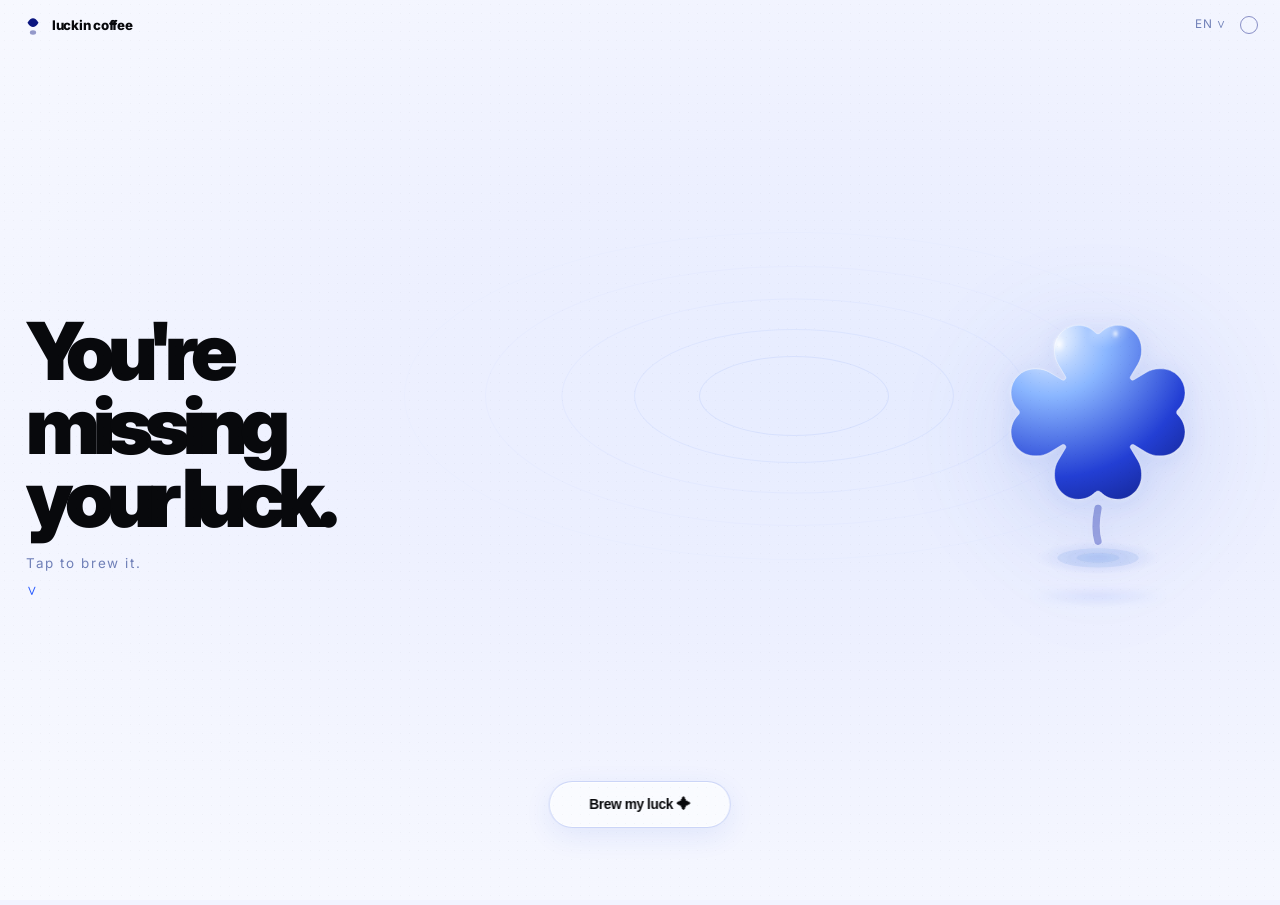
==== works/luckin/brew.html @ 72341080 "Live site window, The Way I Listen hero, mix card - CD popup: real Luckin Coffee site (Home/About/In" ====
<!DOCTYPE html>
<html lang="ko">
<head>
  <meta charset="UTF-8" />
  <meta name="viewport" content="width=device-width, initial-scale=1.0, maximum-scale=1.0, user-scalable=no" />
  <title>Luckin Coffee — Brew Your Luck</title>

  <link rel="preconnect" href="https://fonts.googleapis.com" />
  <link rel="preconnect" href="https://fonts.gstatic.com" crossorigin />
  <link
    href="https://fonts.googleapis.com/css2?family=Inter:wght@400;500;600;700;800;900&display=swap"
    rel="stylesheet"
  />

  <link rel="stylesheet" href="./brew.css" />
</head>

<body>
  <div class="grain"></div>

  <nav id="nav">
    <div class="logo">
      <svg id="navDeer" width="22" height="22" viewBox="0 0 24 24" fill="none">
        <path id="nd1" d="M6 9.5 Q12 0 18 9.5 Q12 19 6 9.5Z" fill="#0b1680"/>
        <ellipse id="nd2" cx="12" cy="20.2" rx="3.4" ry="2.4" fill="#0b1680" opacity=".42"/>
      </svg>
      <span id="navTxt">luckin coffee</span>
    </div>

    <div class="nav-r">
      <span id="navLang" class="nav-lang">EN ∨</span>
      <div id="navRing" class="nav-ring"></div>
    </div>
  </nav>

  <!-- S1: HERO -->
  <section class="scr active" id="s1">
    <div class="h-rings">
      <div class="hr"></div>
      <div class="hr"></div>
      <div class="hr"></div>
      <div class="hr"></div>
      <div class="hr"></div>
    </div>

    <div class="clover-outer">
      <div class="clover-float">
        <svg viewBox="0 0 270 305" fill="none" xmlns="http://www.w3.org/2000/svg">
          <defs>
            <radialGradient id="gAll" cx="32%" cy="20%" r="90%">
              <stop offset="0%" stop-color="#e6f0ff"/>
              <stop offset="24%" stop-color="#8ab6ff"/>
              <stop offset="60%" stop-color="#233fd4"/>
              <stop offset="100%" stop-color="#070f5c"/>
            </radialGradient>
            <radialGradient id="gs1" cx="30%" cy="20%" r="55%">
              <stop offset="0%" stop-color="rgba(255,255,255,.65)"/>
              <stop offset="100%" stop-color="rgba(255,255,255,0)"/>
            </radialGradient>
            <radialGradient id="gs2" cx="50%" cy="50%" r="50%">
              <stop offset="0%" stop-color="rgba(255,255,255,.95)"/>
              <stop offset="45%" stop-color="rgba(255,255,255,.4)"/>
              <stop offset="100%" stop-color="rgba(255,255,255,0)"/>
            </radialGradient>
            <radialGradient id="gr2" cx="50%" cy="50%" r="50%">
              <stop offset="0%" stop-color="rgba(80,120,230,.2)"/>
              <stop offset="100%" stop-color="rgba(80,120,230,0)"/>
            </radialGradient>
            <filter id="fsft"><feGaussianBlur stdDeviation="3"/></filter>
            <filter id="fsftg"><feGaussianBlur stdDeviation="1"/></filter>

            <!-- proven, clean four-leaf-clover silhouette (Font Awesome Free "clover",
                 CC BY 4.0) - used instead of hand-built overlapping shapes so the
                 outline itself is smooth with no seams -->
            <path id="cloverShape" d="M216.6 49.9C205.1 38.5 189.5 32 173.3 32C139.4 32 112 59.4 112 93.3l0 4.9c0 12 3.3 23.7 9.4 34l18.8 31.3c1.1 1.8 1.2 3.1 1 4.2c-.2 1.2-.8 2.5-2 3.6s-2.4 1.8-3.6 2c-1 .2-2.4 .1-4.2-1l-31.3-18.8c-10.3-6.2-22-9.4-34-9.4l-4.9 0C27.4 144 0 171.4 0 205.3c0 16.2 6.5 31.8 17.9 43.3l1.2 1.2c3.4 3.4 3.4 9 0 12.4l-1.2 1.2C6.5 274.9 0 290.5 0 306.7C0 340.6 27.4 368 61.3 368l4.9 0c12 0 23.7-3.3 34-9.4l31.3-18.8c1.8-1.1 3.1-1.2 4.2-1c1.2 .2 2.5 .8 3.6 2s1.8 2.4 2 3.6c.2 1 .1 2.4-1 4.2l-18.8 31.3c-6.2 10.3-9.4 22-9.4 34l0 4.9c0 33.8 27.4 61.3 61.3 61.3c16.2 0 31.8-6.5 43.3-17.9l1.2-1.2c3.4-3.4 9-3.4 12.4 0l1.2 1.2c11.5 11.5 27.1 17.9 43.3 17.9c33.8 0 61.3-27.4 61.3-61.3l0-4.9c0-12-3.3-23.7-9.4-34l-18.8-31.3c-1.1-1.8-1.2-3.1-1-4.2c.2-1.2 .8-2.5 2-3.6s2.4-1.8 3.6-2c1-.2 2.4-.1 4.2 1l31.3 18.8c10.3 6.2 22 9.4 34 9.4l4.9 0c33.8 0 61.3-27.4 61.3-61.3c0-16.2-6.5-31.8-17.9-43.3l-1.2-1.2c-3.4-3.4-3.4-9 0-12.4l1.2-1.2c11.5-11.5 17.9-27.1 17.9-43.3c0-33.8-27.4-61.3-61.3-61.3l-4.9 0c-12 0-23.7 3.3-34 9.4l-31.3 18.8c-1.8 1.1-3.1 1.2-4.2 1c-1.2-.2-2.5-.8-3.6-2s-1.8-2.4-2-3.6c-.2-1-.1-2.4 1-4.2l18.8-31.3c6.2-10.3 9.4-22 9.4-34l0-4.9C336 59.4 308.6 32 274.7 32c-16.2 0-31.8 6.5-43.3 17.9l-1.2 1.2c-3.4 3.4-9 3.4-12.4 0l-1.2-1.2z"/>

            <clipPath id="cloverClip">
              <use href="#cloverShape" transform="translate(45.4,22.6) scale(0.4)"/>
            </clipPath>
          </defs>

          <ellipse cx="135" cy="275" rx="65" ry="17" fill="url(#gr2)"/>
          <ellipse cx="135" cy="275" rx="42" ry="10" fill="rgba(80,130,220,.12)"/>
          <ellipse cx="135" cy="275" rx="22" ry="5" fill="rgba(80,130,220,.09)"/>

          <path d="M135 224 Q131 244 135 258" stroke="#0e1ea8" stroke-width="7.5" stroke-linecap="round" fill="none" opacity=".36"/>

          <g clip-path="url(#cloverClip)">
            <rect x="0" y="0" width="270" height="260" fill="url(#gAll)"/>
            <ellipse cx="90" cy="62" rx="48" ry="42" fill="url(#gs1)" filter="url(#fsft)"/>
            <ellipse cx="152" cy="48" rx="26" ry="22" fill="url(#gs1)" opacity=".7" filter="url(#fsft)"/>
          </g>

          <use href="#cloverShape" transform="translate(45.4,22.6) scale(0.4)" fill="none" stroke="rgba(255,255,255,.4)" stroke-width="2.4"/>

          <ellipse cx="95" cy="55" rx="7" ry="9" fill="url(#gs2)" filter="url(#fsftg)"/>
          <ellipse cx="153" cy="44" rx="4" ry="5" fill="url(#gs2)" filter="url(#fsftg)"/>
        </svg>
      </div>
      <div class="clover-shadow"></div>
    </div>

    <div class="h1-copy">
      <h1>You're<br>missing<br>your luck.</h1>
      <p class="h1-sub">Tap to brew it.</p>
      <span class="h1-caret">∨</span>
    </div>

    <button class="brew-btn" id="tapBtn" type="button">Brew my luck ✦</button>
  </section>

  <!-- S2: BREWING -->
  <section class="scr" id="s2">
    <div class="eyebrow lt"><strong>02</strong>&nbsp;BREWING</div>
    <canvas class="brew-cvs" id="brewCvs"></canvas>

    <div class="brew-ui">
      <div class="brew-deer">
        <svg width="38" height="38" viewBox="0 0 24 24" fill="none">
          <path d="M6 9.5 Q12 0 18 9.5 Q12 19 6 9.5Z" fill="rgba(255,255,255,.88)"/>
          <ellipse cx="12" cy="20.2" rx="3.4" ry="2.4" fill="rgba(255,255,255,.35)"/>
        </svg>
      </div>

      <h2 class="brew-h2">Brewing<br>your luck...</h2>

      <div class="brew-dots">
        <div class="brew-dot"></div>
        <div class="brew-dot"></div>
        <div class="brew-dot"></div>
      </div>

      <div class="brew-progress">
        <div class="brew-progress__fill" id="brewProgressFill"></div>
      </div>
      <span class="brew-progress__pct" id="brewProgressPct">0%</span>
    </div>
  </section>

  <!-- S3: REVEAL -->
  <section class="scr" id="s3">
    <div class="eyebrow dk"><strong>03</strong>&nbsp;REVEAL</div>
    <canvas class="reveal-cvs" id="revealCvs"></canvas>

    <div class="reveal-layout">
      <div class="r-label">
        <div class="r-badge">LUCK<br>UNLOCKED</div>
        <div class="r-desc">Something sweet<br>was waiting.</div>
      </div>

      <div class="card-scene">
        <div class="g-card" id="gCard">
          <div class="g-holo"></div>
          <div class="g-rarity" id="gRarity">COMMON</div>
          <div class="g-new">NEW</div>
          <div class="sparks" id="sparksEl"></div>
          <span class="g-icon" id="gIcon"></span>
          <div class="g-name" id="gName">Free Upgrade</div>
          <div class="g-sub" id="gSub">Any drink, any size</div>
          <hr class="g-line" />
          <div class="g-valid" id="gValid">Valid for 7 days</div>
        </div>

        <div class="confetti" id="confettiEl"></div>
      </div>
    </div>

    <div class="r-cta">
      <button class="btn-main" id="claimBtn" type="button">Claim in App →</button>
      <button class="btn-ghost" id="tryAgainBtn" type="button">Try again ↺</button>
    </div>
  </section>

  <!-- S4: SHARE -->
  <section class="scr" id="s4">
    <div class="eyebrow dk"><strong>04</strong>&nbsp;SHARE</div>

    <div class="share-wrap">
      <h2 class="share-h2">Share<br>your luck.</h2>
      <p class="share-p">Good luck looks better<br>when we share.</p>
      <span class="share-tag">#BrewYourLuck</span>

      <div class="fan">
        <div class="fc">
          <div class="fc-deer">
            <svg width="20" height="20" viewBox="0 0 24 24" fill="none">
              <path d="M6 9.5 Q12 0 18 9.5 Q12 19 6 9.5Z" fill="currentColor" />
              <ellipse cx="12" cy="20.2" rx="3.4" ry="2.4" fill="currentColor" opacity=".42" />
            </svg>
          </div>
          <div class="fc-ttl">Sweet<br>Signal<br>Detected</div>
          <div class="fc-sub">Something sweet<br>was waiting.</div>
          <div class="fc-logo">luckin coffee</div>
        </div>

        <div class="fc">
          <div class="fc-deer">
            <svg width="20" height="20" viewBox="0 0 24 24" fill="none">
              <path d="M6 9.5 Q12 0 18 9.5 Q12 19 6 9.5Z" fill="currentColor" />
              <ellipse cx="12" cy="20.2" rx="3.4" ry="2.4" fill="currentColor" opacity=".42" />
            </svg>
          </div>
          <div class="fc-ttl">Blue Luck<br>Unlocked</div>
          <div class="fc-sub">Something sweet<br>was waiting.</div>
          <div class="fc-logo">luckin coffee</div>
        </div>

        <div class="fc">
          <div class="fc-deer">
            <svg width="20" height="20" viewBox="0 0 24 24" fill="none">
              <path d="M6 9.5 Q12 0 18 9.5 Q12 19 6 9.5Z" fill="currentColor" />
              <ellipse cx="12" cy="20.2" rx="3.4" ry="2.4" fill="currentColor" opacity=".42" />
            </svg>
          </div>
          <div class="fc-ttl">Today's<br>Brew<br>Special</div>
          <div class="fc-sub">Something sweet<br>was waiting.</div>
          <div class="fc-logo">luckin coffee</div>
        </div>
      </div>

      <div class="socrow">
        <div class="soc-ic" id="socShare" aria-label="Share">
          <svg width="17" height="17" viewBox="0 0 24 24" fill="none">
            <path d="M12 3v12" stroke="currentColor" stroke-width="2" stroke-linecap="round" />
            <path d="M7.5 7.5 12 3l4.5 4.5" stroke="currentColor" stroke-width="2" stroke-linecap="round" stroke-linejoin="round" />
            <path d="M5 12v6a2 2 0 0 0 2 2h10a2 2 0 0 0 2-2v-6" stroke="currentColor" stroke-width="2" stroke-linecap="round" stroke-linejoin="round" />
          </svg>
        </div>

        <div class="soc-ic soc-x" id="socX" aria-label="Share on X">
          <svg width="15" height="15" viewBox="0 0 24 24" fill="none">
            <path d="M4 4l16 16M20 4L4 20" stroke="currentColor" stroke-width="2.4" stroke-linecap="round" />
          </svg>
        </div>

        <div class="soc-ic" id="socDownload" aria-label="Download">
          <svg width="17" height="17" viewBox="0 0 24 24" fill="none">
            <path d="M12 3v12" stroke="currentColor" stroke-width="2" stroke-linecap="round" />
            <path d="M7.5 10.5 12 15l4.5-4.5" stroke="currentColor" stroke-width="2" stroke-linecap="round" stroke-linejoin="round" />
            <path d="M5 20h14" stroke="currentColor" stroke-width="2" stroke-linecap="round" />
          </svg>
        </div>

        <span class="soc-more" id="socMore" aria-label="More options">···</span>
      </div>
    </div>
  </section>

  <div class="toast" id="toast"></div>

  <script src="./brew.js"></script>
</body>
</html>
---- works/luckin/brew.css ----
*, *::before, *::after {
  margin: 0;
  padding: 0;
  box-sizing: border-box;
  -webkit-tap-highlight-color: transparent;
}

:root {
  --blue: #2558ff;
  --deep: #0b1680;
  --text: #08090c;
  --soft: #7080b8;
  --ease: cubic-bezier(.22, .9, .36, 1);
}

html,
body {
  width: 100%;
  height: 100%;
  overflow: hidden;
}

body {
  font-family: "Inter", -apple-system, BlinkMacSystemFont, sans-serif;
  background: #f2f4ff;
  -webkit-font-smoothing: antialiased;
}

.grain {
  position: fixed;
  inset: 0;
  pointer-events: none;
  z-index: 9999;
  opacity: 0.028;
  background-image: radial-gradient(circle, #000 0.7px, transparent 0.8px);
  background-size: 9px 9px;
}

/* SCREEN SYSTEM */
.scr {
  position: absolute;
  inset: 0;
  display: flex;
  flex-direction: column;
  align-items: center;
  justify-content: center;
  opacity: 0;
  pointer-events: none;
  transition:
    opacity .55s ease,
    transform .55s var(--ease);
  transform: translateY(14px) scale(.98);
  overflow: hidden;
}

.scr.active {
  opacity: 1;
  pointer-events: all;
  transform: translateY(0) scale(1);
}

/* NAV */
nav {
  position: fixed;
  top: 0;
  left: 0;
  right: 0;
  z-index: 300;
  display: flex;
  align-items: center;
  justify-content: space-between;
  padding: 14px 22px;
  padding-top: calc(env(safe-area-inset-top, 0px) + 14px);
}

.logo {
  display: flex;
  align-items: center;
  gap: 8px;
  font-size: .83rem;
  font-weight: 800;
  letter-spacing: -.02em;
}

#navTxt {
  color: var(--text);
}

.nav-r {
  display: flex;
  align-items: center;
  gap: 13px;
}

.nav-lang {
  font-size: .74rem;
  letter-spacing: .06em;
  color: var(--soft);
}

.nav-ring {
  width: 18px;
  height: 18px;
  border: 1.5px solid var(--deep);
  border-radius: 50%;
  opacity: .45;
}

/* S1 HERO */
#s1 {
  background:
    radial-gradient(ellipse 110% 80% at 68% 44%, #e6ecff 0%, #edf0ff 35%, #f4f6ff 65%, #fafbff 100%);
}

.h-rings {
  position: absolute;
  left: 62%;
  top: 44%;
  pointer-events: none;
}

.hr {
  position: absolute;
  border-radius: 50%;
  border: 1px solid rgba(100, 140, 240, .13);
  left: 50%;
  top: 50%;
  transform: translate(-50%, -50%);
  animation: hr-p 4s ease-in-out infinite;
}

.hr:nth-child(1) { width: 190px; height: 80px; animation-delay: 0s; }
.hr:nth-child(2) { width: 320px; height: 134px; animation-delay: .65s; opacity: .72; }
.hr:nth-child(3) { width: 465px; height: 195px; animation-delay: 1.3s; opacity: .44; }
.hr:nth-child(4) { width: 618px; height: 260px; animation-delay: 1.95s; opacity: .24; }
.hr:nth-child(5) { width: 780px; height: 328px; animation-delay: 2.6s; opacity: .13; }

@keyframes hr-p {
  0%, 100% { opacity: .16; }
  50% { opacity: .52; }
}

.clover-outer {
  position: absolute;
  right: 4vw;
  top: 50%;
  transform: translateY(-53%);
  width: 52vw;
  max-width: 262px;
  pointer-events: none;
}

.clover-float {
  animation: cfloat 4.8s ease-in-out infinite;
}

.clover-float svg {
  width: 100%;
  filter:
    drop-shadow(0 22px 55px rgba(37,80,216,.22))
    drop-shadow(0 3px 10px rgba(37,80,216,.1))
    drop-shadow(0 1px 2px rgba(255,255,255,.9));
}

@keyframes cfloat {
  0%, 100% { transform: translateY(0) rotate(0deg); }
  50% { transform: translateY(-14px) rotate(2.8deg); }
}

.clover-shadow {
  position: absolute;
  bottom: -4%;
  left: 50%;
  transform: translateX(-50%);
  width: 55%;
  height: 13px;
  background: radial-gradient(ellipse, rgba(70,110,240,.18) 0%, transparent 70%);
  filter: blur(5px);
}

.h1-copy {
  position: relative;
  z-index: 2;
  padding: 0 26px;
  width: 100%;
  padding-top: 14px;
}

.h1-copy h1 {
  font-size: clamp(2.8rem, 10vw, 5rem);
  font-weight: 900;
  line-height: .92;
  letter-spacing: -.09em;
  color: var(--text);
}

.h1-sub {
  margin-top: 20px;
  font-size: .84rem;
  color: var(--soft);
  letter-spacing: .12em;
}

.h1-caret {
  margin-top: 10px;
  display: block;
  font-size: .88rem;
  color: var(--blue);
  animation: caret-b 2s ease-in-out infinite;
}

@keyframes caret-b {
  0%, 100% { transform: translateY(0); opacity: .5; }
  50% { transform: translateY(7px); opacity: 1; }
}

.brew-btn {
  position: absolute;
  bottom: 8vh;
  left: 50%;
  transform: translateX(-50%);
  padding: 15px 40px;
  background: rgba(255,255,255,.6);
  border: 1.5px solid rgba(37,80,216,.22);
  border-radius: 60px;
  font-size: .86rem;
  font-weight: 900;
  letter-spacing: -.03em;
  color: var(--text);
  cursor: pointer;
  backdrop-filter: blur(24px) saturate(180%);
  -webkit-backdrop-filter: blur(24px) saturate(180%);
  box-shadow:
    0 8px 28px rgba(37,80,216,.09),
    0 0 0 1px rgba(255,255,255,.7) inset;
  transition: all .18s;
  z-index: 10;
  white-space: nowrap;
}

.brew-btn:active {
  transform: translateX(-50%) scale(.95);
  background: rgba(255,255,255,.85);
}

/* S2 BREWING */
#s2 {
  background: #0c1cb0;
}

.brew-cvs {
  position: absolute;
  inset: 0;
  width: 100%;
  height: 100%;
  display: block;
}

.brew-ui {
  position: relative;
  z-index: 2;
  display: flex;
  flex-direction: column;
  align-items: center;
  text-align: center;
  pointer-events: none;
}

.brew-deer {
  margin-bottom: 15px;
  filter: drop-shadow(0 0 22px rgba(140,190,255,.7));
}

.brew-h2 {
  font-size: clamp(1.9rem, 7.5vw, 3.2rem);
  font-weight: 900;
  line-height: 1.1;
  letter-spacing: -.08em;
  color: #fff;
}

.brew-dots {
  display: flex;
  gap: 6px;
  justify-content: center;
  margin-top: 15px;
}

.brew-dot {
  width: 7px;
  height: 7px;
  border-radius: 50%;
  background: rgba(255,255,255,.75);
  animation: dot 1.5s ease-in-out infinite;
}

.brew-dot:nth-child(2) { animation-delay: .22s; }
.brew-dot:nth-child(3) { animation-delay: .44s; }

@keyframes dot {
  0%, 80%, 100% { opacity: .18; transform: scale(.55); }
  40% { opacity: 1; transform: scale(1); }
}

.brew-progress {
  width: 180px;
  height: 3px;
  margin-top: 24px;
  border-radius: 3px;
  background: rgba(255,255,255,.18);
  overflow: hidden;
}

.brew-progress__fill {
  width: 0%;
  height: 100%;
  border-radius: 3px;
  background: linear-gradient(90deg, rgba(160,210,255,.9), #fff);
  box-shadow: 0 0 10px rgba(160,210,255,.7);
}

.brew-progress__pct {
  display: block;
  margin-top: 10px;
  font-size: .72rem;
  font-weight: 700;
  letter-spacing: .08em;
  color: rgba(255,255,255,.65);
}

/* S3 REVEAL */
#s3 {
  background: linear-gradient(175deg, #c4d4ff 0%, #d4e1ff 25%, #e1ebff 55%, #ecf2ff 80%, #f3f7ff 100%);
}

.reveal-cvs {
  position: absolute;
  inset: 0;
  width: 100%;
  height: 100%;
  pointer-events: none;
}

.reveal-layout {
  position: relative;
  z-index: 3;
  width: min(920px, calc(100% - 40px));
  min-height: 420px;
  display: grid;
  grid-template-columns: 1fr minmax(250px, 340px);
  align-items: center;
  gap: clamp(20px, 5vw, 70px);
  padding-bottom: 78px;
}

.r-label {
  position: relative;
  z-index: 2;
  min-width: 0;
}

.r-badge {
  font-size: clamp(2rem, 6vw, 4.35rem);
  font-weight: 900;
  line-height: .86;
  letter-spacing: -.055em;
  color: var(--blue);
  text-transform: uppercase;
}

.r-desc {
  margin-top: 14px;
  font-size: clamp(.82rem, 1.7vw, 1rem);
  color: var(--blue);
  opacity: .62;
  font-weight: 500;
  line-height: 1.55;
}

.card-scene {
  position: relative;
  z-index: 3;
  width: min(340px, 100%);
  justify-self: center;
  padding: 32px 18px;
  overflow: visible;
  perspective: 1200px;
}

.g-card {
  width: 100%;
  min-height: 260px;
  background: rgba(255,255,255,.56);
  backdrop-filter: blur(30px);
  -webkit-backdrop-filter: blur(30px);
  border: 1.5px solid rgba(255,255,255,.92);
  border-radius: 28px;
  padding: 34px 24px 24px;
  position: relative;
  overflow: hidden;
  box-shadow:
    0 0 0 1px rgba(180,210,255,.28),
    0 34px 70px rgba(37,80,216,.18),
    0 10px 24px rgba(37,80,216,.1),
    0 2px 0 rgba(255,255,255,.65) inset;
  animation: card-pop .72s cubic-bezier(.22,.9,.36,1.08) both;
  transform-origin: center center;
}

@keyframes card-pop {
  from { opacity: 0; transform: translateY(30px) scale(.88); }
  72% { transform: translateY(-4px) scale(1.03); }
  to { opacity: 1; transform: translateY(0) scale(1); }
}

.g-card::after {
  content: "";
  position: absolute;
  inset: 0;
  border-radius: 28px;
  background: linear-gradient(112deg, transparent 22%, rgba(255,255,255,.58) 50%, transparent 78%);
  animation: shine 3.4s ease-in-out 1.1s infinite;
  pointer-events: none;
}

@keyframes shine {
  0% { transform: translateX(-200%); }
  55%, 100% { transform: translateX(200%); }
}

.g-holo {
  position: absolute;
  inset: 0;
  border-radius: 28px;
  opacity: 0;
  pointer-events: none;
  mix-blend-mode: overlay;
}

.g-card.rarity-epic .g-holo {
  opacity: .85;
  background: linear-gradient(
    120deg,
    rgba(255,80,180,.5) 0%,
    rgba(255,210,80,.5) 22%,
    rgba(120,255,210,.5) 44%,
    rgba(120,150,255,.5) 66%,
    rgba(200,110,255,.5) 88%,
    rgba(255,80,180,.5) 100%
  );
  background-size: 260% 260%;
  animation: holoShift 4s ease-in-out infinite;
}

@keyframes holoShift {
  0% { background-position: 0% 40%; }
  50% { background-position: 100% 60%; }
  100% { background-position: 0% 40%; }
}

.g-new {
  position: absolute;
  top: 14px;
  left: 50%;
  transform: translateX(-50%);
  background: var(--blue);
  color: #fff;
  font-size: .62rem;
  font-weight: 800;
  letter-spacing: .15em;
  padding: 5px 18px;
  border-radius: 20px;
  box-shadow: 0 4px 14px rgba(37,80,216,.42);
  z-index: 2;
}

.g-rarity {
  position: absolute;
  top: 14px;
  left: 20px;
  font-size: .58rem;
  font-weight: 800;
  letter-spacing: .14em;
  padding: 4px 10px;
  border-radius: 20px;
  z-index: 2;
}

.g-rarity--common {
  background: rgba(112,128,184,.14);
  color: #6b7cb3;
}

.g-rarity--rare {
  background: rgba(37,80,216,.14);
  color: var(--blue);
}

.g-rarity--epic {
  background: linear-gradient(120deg, #7c3aed, #f59e0b);
  color: #fff;
  box-shadow: 0 0 14px rgba(124,58,237,.5);
  animation: epicPulse 1.6s ease-in-out infinite;
}

@keyframes epicPulse {
  0%, 100% { box-shadow: 0 0 10px rgba(124,58,237,.4); }
  50% { box-shadow: 0 0 20px rgba(245,158,11,.65); }
}

.g-card.rarity-epic {
  box-shadow:
    0 0 0 1.5px rgba(124,58,237,.35),
    0 34px 80px rgba(124,58,237,.28),
    0 10px 24px rgba(37,80,216,.1),
    0 2px 0 rgba(255,255,255,.65) inset;
}

.g-icon {
  width: clamp(84px, 18vw, 108px);
  height: clamp(84px, 18vw, 108px);
  margin: 26px auto 16px;
  display: flex;
  align-items: center;
  justify-content: center;
  font-size: clamp(2.3rem, 5.8vw, 3.3rem);
  text-align: center;
  border-radius: 50%;
  background: radial-gradient(circle at 32% 28%, rgba(255,255,255,.95), rgba(210,225,255,.55) 55%, rgba(180,205,255,.32) 100%);
  box-shadow:
    0 0 0 1px rgba(255,255,255,.75) inset,
    0 14px 30px rgba(37,80,216,.2);
  position: relative;
  z-index: 2;
}

.g-name {
  font-size: clamp(1.28rem, 3.2vw, 1.7rem);
  font-weight: 900;
  color: var(--text);
  text-align: center;
  line-height: 1.05;
  position: relative;
  z-index: 2;
}

.g-sub {
  font-size: clamp(.78rem, 1.8vw, .93rem);
  color: #5a6a9a;
  text-align: center;
  margin-top: 8px;
  position: relative;
  z-index: 2;
}

.g-line {
  border: none;
  border-top: 1px dashed rgba(37,80,216,.17);
  margin: 18px 0 12px;
  position: relative;
  z-index: 2;
}

.g-valid {
  font-size: .72rem;
  color: #8898c0;
  text-align: center;
  position: relative;
  z-index: 2;
}

.sparks {
  position: absolute;
  inset: -36px;
  pointer-events: none;
  overflow: visible;
  z-index: 3;
}

.spk {
  position: absolute;
  border-radius: 50%;
  animation: spk-f var(--dur) ease-in-out var(--del) infinite;
}

@keyframes spk-f {
  0%, 100% { opacity: 0; transform: translate(0,0) scale(0); }
  48%, 52% { opacity: 1; transform: translate(var(--dx), var(--dy)) scale(1); }
}

.confetti {
  position: absolute;
  inset: -20% -12%;
  pointer-events: none;
  overflow: visible;
  z-index: 6;
}

.cf-piece {
  position: absolute;
  top: 44%;
  left: 50%;
  opacity: 0;
  animation: confettiBurst var(--dur) cubic-bezier(.15,.6,.25,1) var(--del) forwards;
}

@keyframes confettiBurst {
  0% {
    opacity: 0;
    transform: translate(-50%, -50%) rotate(0deg) scale(.4);
  }

  10% {
    opacity: 1;
  }

  100% {
    opacity: 0;
    transform:
      translate(calc(-50% + var(--dx)), calc(-50% + var(--dy)))
      rotate(var(--rot))
      scale(1);
  }
}

.r-cta {
  position: absolute;
  bottom: max(24px, 6vh);
  left: 50%;
  transform: translateX(-50%);
  display: flex;
  flex-direction: column;
  align-items: center;
  gap: 10px;
  width: min(84%, 340px);
  z-index: 5;
}

.btn-main {
  width: 100%;
  padding: 15px 18px;
  background: var(--blue);
  color: #fff;
  border: none;
  border-radius: 50px;
  font-size: .9rem;
  font-weight: 800;
  letter-spacing: .02em;
  cursor: pointer;
  box-shadow:
    0 8px 26px rgba(37,80,216,.38),
    0 2px 6px rgba(37,80,216,.18);
  transition: all .16s;
}

.btn-main:active {
  transform: scale(.96);
}

.btn-ghost {
  font-size: .74rem;
  color: #6b7cb3;
  background: none;
  border: none;
  cursor: pointer;
  padding: 4px;
}

/* S4 SHARE */
#s4 {
  background: linear-gradient(165deg, #eaedff 0%, #dde5ff 45%, #d4dfff 100%);
}

.share-wrap {
  position: relative;
  z-index: 2;
  width: min(720px, 100%);
  padding: 0 22px;
}

.share-h2 {
  font-size: clamp(2rem, 8.5vw, 3.6rem);
  font-weight: 900;
  letter-spacing: -.09em;
  color: var(--text);
  line-height: .93;
}

.share-p {
  font-size: .84rem;
  color: var(--soft);
  margin-top: 8px;
  line-height: 1.55;
}

.share-tag {
  font-size: .84rem;
  color: var(--blue);
  font-weight: 700;
  margin-top: 4px;
  display: block;
}

.fan {
  display: flex;
  gap: 11px;
  align-items: flex-end;
  margin-top: 26px;
}

.fc {
  border-radius: 17px;
  padding: 15px 11px 11px;
  display: flex;
  flex-direction: column;
  align-items: center;
  color: #fff;
  font-weight: 800;
  text-align: center;
  cursor: pointer;
  box-shadow: 0 12px 30px rgba(0,0,0,.22);
  transition: transform .25s ease;
  overflow: hidden;
  position: relative;
}

.fc::before {
  content: "";
  position: absolute;
  inset: 0;
  background: rgba(255,255,255,.07);
}

.fc:nth-child(1) {
  width: 105px;
  height: 150px;
  background: linear-gradient(148deg, #0e1ea8, #2848d8);
  transform: rotate(-6.5deg) translateY(8px);
}

.fc:nth-child(2) {
  width: 124px;
  height: 174px;
  background: linear-gradient(148deg, #1a3fd0, #4f7bff);
  transform: rotate(-1deg);
}

.fc:nth-child(3) {
  width: 105px;
  height: 150px;
  background: linear-gradient(148deg, #2550d8, #7ba6ff);
  transform: rotate(5.5deg) translateY(8px);
}

.fc:active {
  transform: translateY(-9px) !important;
}

.fc-deer {
  display: flex;
  justify-content: center;
  color: #fff;
  opacity: .9;
  margin-bottom: 6px;
}

.fc-ttl {
  font-size: .7rem;
  font-weight: 900;
  letter-spacing: .05em;
  text-transform: uppercase;
}

.fc-sub {
  font-size: .55rem;
  opacity: .72;
  margin-top: 3px;
  text-transform: uppercase;
  line-height: 1.4;
}

.fc-logo {
  font-size: .54rem;
  opacity: .6;
  margin-top: auto;
  padding-top: 9px;
  font-weight: 700;
  letter-spacing: .06em;
}

.socrow {
  display: flex;
  gap: 12px;
  align-items: center;
  margin-top: 26px;
}

.soc-ic {
  width: 43px;
  height: 43px;
  border-radius: 50%;
  background: rgba(255,255,255,.55);
  border: 1.5px solid rgba(37,80,216,.18);
  display: flex;
  align-items: center;
  justify-content: center;
  font-size: .88rem;
  cursor: pointer;
  backdrop-filter: blur(8px);
  color: var(--blue);
  box-shadow: 0 2px 8px rgba(37,80,216,.07);
  transition: all .18s;
}

.soc-x {
  font-weight: 900;
  font-size: .78rem;
}

.soc-ic:active {
  background: var(--blue);
  color: #fff;
}

.soc-more {
  color: #9aa5c0;
  font-size: .95rem;
  letter-spacing: 3px;
  cursor: pointer;
}

.eyebrow {
  position: absolute;
  z-index: 10;
  top: calc(env(safe-area-inset-top, 0px) + 58px);
  left: 22px;
  font-size: .58rem;
  letter-spacing: .22em;
  display: flex;
  gap: 10px;
  align-items: center;
  text-transform: uppercase;
  font-weight: 500;
}

.eyebrow.dk {
  color: rgba(37,80,216,.42);
}

.eyebrow.lt {
  color: rgba(255,255,255,.38);
}

.eyebrow strong {
  font-size: .62rem;
}

/* TOAST */
.toast {
  position: fixed;
  left: 50%;
  bottom: max(28px, 5vh);
  transform: translateX(-50%) translateY(16px);
  background: rgba(11,22,128,.92);
  color: #fff;
  padding: 11px 20px;
  border-radius: 30px;
  font-size: .78rem;
  font-weight: 700;
  letter-spacing: .01em;
  opacity: 0;
  pointer-events: none;
  transition: opacity .25s ease, transform .25s var(--ease);
  z-index: 500;
  white-space: nowrap;
}

.toast.is-visible {
  opacity: 1;
  transform: translateX(-50%) translateY(0);
}

/* RESPONSIVE */
@media (max-width: 760px) {
  .reveal-layout {
    width: min(420px, calc(100% - 36px));
    min-height: auto;
    height: calc(100% - 164px);
    grid-template-columns: 1fr;
    align-content: center;
    gap: 18px;
    padding: 72px 0 72px;
  }

  .r-label {
    text-align: left;
  }

  .r-badge {
    font-size: clamp(1.95rem, 9vw, 3.15rem);
  }

  .card-scene {
    width: min(310px, 88vw);
    padding: 18px 16px 28px;
  }

  .g-card {
    min-height: 250px;
    border-radius: 26px;
  }
}

@media (max-width: 480px) {
  .clover-outer {
    right: -12vw;
    width: 58vw;
  }

  .h1-copy {
    padding-left: 24px;
    padding-right: 24px;
  }

  .r-cta {
    bottom: max(18px, 4.5vh);
  }

  .card-scene {
    width: min(300px, 86vw);
  }

  .g-card {
    padding: 32px 22px 22px;
    min-height: 238px;
  }

  .g-icon {
    margin-top: 26px;
  }

  .share-wrap {
    padding: 0 22px;
  }

  .fan {
    gap: 8px;
  }

  .fc:nth-child(1),
  .fc:nth-child(3) {
    width: 96px;
    height: 142px;
  }

  .fc:nth-child(2) {
    width: 112px;
    height: 166px;
  }
}
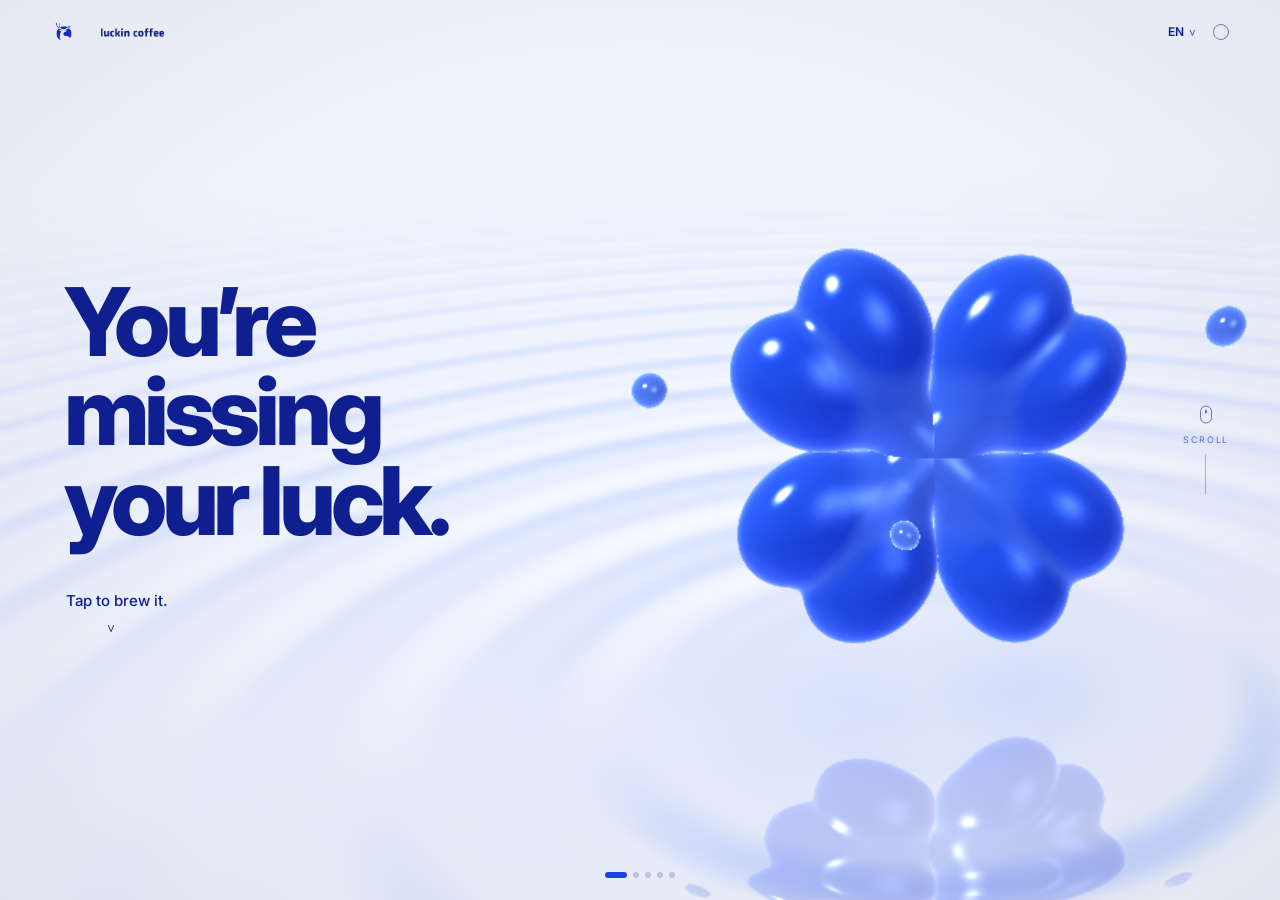
==== commit 80d6e848: "Luckin campaign: connect Get Your Luck to the new brewing site Replace brew.html/css/js with the 3D " ====
--- a/works/luckin/brew.html
+++ b/works/luckin/brew.html
@@ -1,253 +1,225 @@
+<!doctype html><html><head><meta charset=utf8><meta name=viewport content="width=device-width,initial-scale=1,viewport-fit=cover"><style>:root{color-scheme:light;box-sizing:border-box;padding-top:env(safe-area-inset-top,0px);padding-bottom:env(safe-area-inset-bottom,0px)}html{scroll-padding-top:env(safe-area-inset-top,0px)}body{margin:0;padding:0;font:14px -apple-system,BlinkMacSystemFont,sans-serif;background:#fff;color:#000}img{max-width:100%}[hidden]:not([hidden=until-found i]){display:none!important}</style></head><body>
 <!DOCTYPE html>
 <html lang="ko">
 <head>
   <meta charset="UTF-8" />
-  <meta name="viewport" content="width=device-width, initial-scale=1.0, maximum-scale=1.0, user-scalable=no" />
+  <meta name="viewport" content="width=device-width, initial-scale=1.0, viewport-fit=cover" />
   <title>Luckin Coffee — Brew Your Luck</title>
-
   <link rel="preconnect" href="https://fonts.googleapis.com" />
   <link rel="preconnect" href="https://fonts.gstatic.com" crossorigin />
-  <link
-    href="https://fonts.googleapis.com/css2?family=Inter:wght@400;500;600;700;800;900&display=swap"
-    rel="stylesheet"
-  />
-
+  <link href="https://fonts.googleapis.com/css2?family=Inter:wght@400;500;600;700;800&display=swap" rel="stylesheet" />
   <link rel="stylesheet" href="./brew.css" />
 </head>
-
-<body>
-  <div class="grain"></div>
-
-  <nav id="nav">
-    <div class="logo">
-      <svg id="navDeer" width="22" height="22" viewBox="0 0 24 24" fill="none">
-        <path id="nd1" d="M6 9.5 Q12 0 18 9.5 Q12 19 6 9.5Z" fill="#0b1680"/>
-        <ellipse id="nd2" cx="12" cy="20.2" rx="3.4" ry="2.4" fill="#0b1680" opacity=".42"/>
-      </svg>
-      <span id="navTxt">luckin coffee</span>
-    </div>
-
-    <div class="nav-r">
-      <span id="navLang" class="nav-lang">EN ∨</span>
-      <div id="navRing" class="nav-ring"></div>
-    </div>
+<body data-scene="s1">
+
+  <!-- real-time liquid (WebGL): clover, vortex and water surface -->
+  <canvas id="water" class="fx" aria-hidden="true"></canvas>
+
+  <header class="top">
+    <a class="brand" href="./index.html" aria-label="luckin coffee home">
+      <img src="imgs/deer-blue.png" alt="" class="brand__deer" />
+      <img src="imgs/wordmark-blue.png" alt="luckin coffee" class="brand__word" />
+    </a>
+    <div class="top__r">
+      <span class="lang">EN <i>∨</i></span>
+      <span class="ring" aria-hidden="true"></span>
+    </div>
+  </header>
+
+  <p class="scene-tag" id="sceneTag"><b>01</b><span>ENTRY</span></p>
+
+  <!-- 01 ENTRY — glossy clover on water -->
+  <section class="scr active" id="s1" aria-label="Entry">
+    <div class="s1-grid">
+      <div class="s1-copy">
+        <h1 class="big">You’re<br />missing<br />your luck.</h1>
+        <p class="lede">A lucky reward is waiting in this cup.<br />Only for the ones who brew it first.</p>
+        <button class="tap" id="tapBtn" type="button">
+          <span>Tap to brew it.</span>
+          <i class="caret">∨</i>
+        </button>
+      </div>
+
+      <button class="clover-btn" id="cloverBtn" type="button" aria-label="Brew my luck">
+        <span class="clover-shadow"></span>
+        <svg class="clover" id="clover" viewBox="-200 -200 400 400" aria-hidden="true"></svg>
+        <span class="bead" style="--x:8%;--y:20%;--s:16px;--d:0s"></span>
+        <span class="bead" style="--x:88%;--y:14%;--s:10px;--d:-1.2s"></span>
+        <span class="bead" style="--x:94%;--y:58%;--s:20px;--d:-2.4s"></span>
+        <span class="bead" style="--x:4%;--y:66%;--s:9px;--d:-3.1s"></span>
+        <span class="bead" style="--x:74%;--y:90%;--s:7px;--d:-.6s"></span>
+      </button>
+    </div>
+
+    <ol class="how" aria-label="How it works">
+      <li><b>01</b>Scan</li><li><b>02</b>Brew</li><li><b>03</b>Reveal</li><li><b>04</b>Claim</li>
+    </ol>
+
+    <div class="scroll-cue" aria-hidden="true"><span class="mouse"></span><em>SCROLL</em><i></i></div>
+  </section>
+
+  <!-- 02 BREWING — liquid vortex -->
+  <section class="scr" id="s2" aria-label="Brewing">
+    <div class="brew-center">
+      <img src="imgs/deer-blue.png" alt="" class="brew-deer" />
+      <h2 class="brew-h2">Brewing<br />your luck…</h2>
+      <div class="dots"><i></i><i></i><i></i></div>
+      <p class="hold-hint" id="holdHint">Hold to stir faster</p>
+    </div>
+  </section>
+
+  <!-- 03 REVEAL — glass reward card -->
+  <section class="scr" id="s3" aria-label="Reveal">
+    <div class="split">
+      <div class="copy">
+        <p class="kicker">Your reward</p>
+        <h2 class="unlock">LUCK<br />UNLOCKED</h2>
+        <p class="unlock-sub">Something sweet<br />was waiting.</p>
+        <div class="cta-col">
+          <button class="btn-main" id="claimBtn" type="button">Claim in App →</button>
+          <button class="btn-ghost" id="tryAgainBtn" type="button">Try again ↺</button>
+        </div>
+      </div>
+
+      <div class="card-scene" id="cardScene">
+        <div class="g-card" id="gCard">
+          <div class="g-face g-back">
+            <svg viewBox="-200 -200 400 400" class="g-back__clover" id="cardClover" aria-hidden="true"></svg>
+            <span class="g-back__txt">luckin coffee</span>
+          </div>
+          <div class="g-face g-front">
+            <span class="g-holo"></span>
+            <span class="g-shine"></span>
+            <span class="g-new">NEW</span>
+            <span class="g-rarity" id="gRarity">COMMON</span>
+            <div class="g-icon" id="gIcon"></div>
+            <div class="g-txt">
+              <div class="g-name" id="gName">Free Upgrade</div>
+              <div class="g-sub" id="gSub">Any drink, any size</div>
+              <div class="g-valid" id="gValid">Valid for 7 days</div>
+            </div>
+          </div>
+        </div>
+        <span class="bead" style="--x:-4%;--y:12%;--s:22px;--d:-1s"></span>
+        <span class="bead" style="--x:102%;--y:26%;--s:14px;--d:-2s"></span>
+        <span class="bead" style="--x:96%;--y:92%;--s:26px;--d:-3s"></span>
+        <span class="bead" style="--x:6%;--y:98%;--s:10px;--d:0s"></span>
+        <div class="sparks" id="sparksEl"></div>
+        <div class="confetti" id="confettiEl"></div>
+      </div>
+    </div>
+  </section>
+
+  <!-- 04 CLAIM — reward lives in the app -->
+  <section class="scr" id="s4" aria-label="Claim">
+    <div class="split">
+      <div class="copy">
+        <p class="kicker">Claim it</p>
+        <h2 class="mid">Your luck lives<br />in the Luckin app.</h2>
+        <p class="mid-sub">Download the app<br />to claim your reward.</p>
+        <div class="stores">
+          <a class="store" href="#" id="storeA">
+            <svg viewBox="0 0 24 24" aria-hidden="true"><rect x="6" y="2.5" width="12" height="19" rx="3" fill="none" stroke="currentColor" stroke-width="1.8"/><path d="M10.5 18.5h3" stroke="currentColor" stroke-width="1.8" stroke-linecap="round"/></svg>
+            <span><small>Download on the</small>App Store</span>
+          </a>
+          <a class="store" href="#" id="storeG">
+            <svg viewBox="0 0 24 24" aria-hidden="true"><path d="M6 3.8v16.4c0 .7.8 1.1 1.4.7l13-8.2c.6-.4.6-1.2 0-1.6l-13-8.2C6.8 2.7 6 3.1 6 3.8z" fill="currentColor"/></svg>
+            <span><small>Get it on</small>Google Play</span>
+          </a>
+        </div>
+        <button class="btn-link" id="toShareBtn" type="button">Share your luck →</button>
+      </div>
+
+      <div class="phone-wrap">
+        <div class="phone" id="phone">
+          <div class="phone__scr">
+            <div class="ps-status"><b>9:41</b><span class="ps-icons"><i></i><i></i><i></i></span></div>
+            <div class="ps-head"><img src="imgs/deer-white.png" alt="" /><span>luckin coffee</span></div>
+            <div class="ps-body">
+              <p class="ps-title">My Rewards</p>
+              <div class="ps-card">
+                <div class="ps-ic" id="psIcon"></div>
+                <div>
+                  <b id="psName">Free Upgrade</b>
+                  <span id="psSub">Any drink, any size</span>
+                  <em id="psValid">Valid for 7 days</em>
+                </div>
+              </div>
+              <button class="ps-use" type="button" id="useNow">Use Now</button>
+              <div class="ps-row"><span>Vouchers</span><span>View all</span></div>
+              <ul class="ps-list">
+                <li><i class="v1"></i><span><b>2 Available</b>Coupons ready to use</span><em>›</em></li>
+                <li><i class="v2"></i><span><b>Luck Stamps</b>3 / 10 collected</span><em>›</em></li>
+              </ul>
+            </div>
+            <nav class="ps-tab">
+              <span><i class="t1"></i>Order</span>
+              <span><i class="t2"></i>Pickup</span>
+              <span><i class="t3"></i>Scan</span>
+            </nav>
+          </div>
+        </div>
+      </div>
+    </div>
+  </section>
+
+  <!-- 05 SHARE — three luck cards -->
+  <section class="scr" id="s5" aria-label="Share">
+    <div class="split">
+      <div class="copy">
+        <p class="kicker">Pass it on</p>
+        <h2 class="mid">Share your luck.</h2>
+        <p class="mid-sub dark">Good luck looks better<br />when we share.</p>
+        <span class="tag">#BrewYourLuck</span>
+        <button class="btn-link" id="againBtn" type="button">Brew again ↺</button>
+      </div>
+
+      <div class="share-col">
+        <div class="fan" id="fan">
+          <button class="fc purple" data-i="0" type="button">
+            <span class="fc-ttl">Sweet<br />Signal<br />Detected</span>
+            <span class="fc-sub">Something sweet<br />was waiting.</span>
+            <span class="fc-logo"><img src="imgs/deer-white.png" alt="" />luckin coffee</span>
+          </button>
+          <button class="fc blue is-main" data-i="1" type="button">
+            <span class="fc-ttl">Blue Luck<br />Unlocked</span>
+            <span class="fc-sub">Something sweet<br />was waiting.</span>
+            <span class="fc-logo"><img src="imgs/deer-white.png" alt="" />luckin coffee</span>
+          </button>
+          <button class="fc gold" data-i="2" type="button">
+            <span class="fc-ttl">Today’s<br />Brew<br />Special</span>
+            <span class="fc-sub">Something sweet<br />was waiting.</span>
+            <span class="fc-logo"><img src="imgs/deer-white.png" alt="" />luckin coffee</span>
+          </button>
+        </div>
+
+        <div class="socrow">
+          <button class="soc" id="socShare" type="button" aria-label="Share to stories">
+            <svg viewBox="0 0 24 24"><rect x="3.5" y="3.5" width="17" height="17" rx="5" fill="none" stroke="currentColor" stroke-width="1.8"/><circle cx="12" cy="12" r="4" fill="none" stroke="currentColor" stroke-width="1.8"/><circle cx="17.2" cy="6.8" r="1.1" fill="currentColor"/></svg>
+          </button>
+          <button class="soc" id="socX" type="button" aria-label="Share on X">
+            <svg viewBox="0 0 24 24"><path d="M5 4l14 16M19 4L5 20" stroke="currentColor" stroke-width="2" stroke-linecap="round"/></svg>
+          </button>
+          <button class="soc" id="socDownload" type="button" aria-label="Download card">
+            <svg viewBox="0 0 24 24"><path d="M12 4v11M7.5 10.5 12 15l4.5-4.5M5 20h14" fill="none" stroke="currentColor" stroke-width="1.9" stroke-linecap="round" stroke-linejoin="round"/></svg>
+          </button>
+          <button class="soc" id="socMore" type="button" aria-label="More">
+            <svg viewBox="0 0 24 24"><circle cx="6" cy="12" r="1.7" fill="currentColor"/><circle cx="12" cy="12" r="1.7" fill="currentColor"/><circle cx="18" cy="12" r="1.7" fill="currentColor"/></svg>
+          </button>
+        </div>
+      </div>
+    </div>
+  </section>
+
+  <nav class="steps" id="steps" aria-label="진행 단계">
+    <i class="on"></i><i></i><i></i><i></i><i></i>
   </nav>
 
-  <!-- S1: HERO -->
-  <section class="scr active" id="s1">
-    <div class="h-rings">
-      <div class="hr"></div>
-      <div class="hr"></div>
-      <div class="hr"></div>
-      <div class="hr"></div>
-      <div class="hr"></div>
-    </div>
-
-    <div class="clover-outer">
-      <div class="clover-float">
-        <svg viewBox="0 0 270 305" fill="none" xmlns="http://www.w3.org/2000/svg">
-          <defs>
-            <radialGradient id="gAll" cx="32%" cy="20%" r="90%">
-              <stop offset="0%" stop-color="#e6f0ff"/>
-              <stop offset="24%" stop-color="#8ab6ff"/>
-              <stop offset="60%" stop-color="#233fd4"/>
-              <stop offset="100%" stop-color="#070f5c"/>
-            </radialGradient>
-            <radialGradient id="gs1" cx="30%" cy="20%" r="55%">
-              <stop offset="0%" stop-color="rgba(255,255,255,.65)"/>
-              <stop offset="100%" stop-color="rgba(255,255,255,0)"/>
-            </radialGradient>
-            <radialGradient id="gs2" cx="50%" cy="50%" r="50%">
-              <stop offset="0%" stop-color="rgba(255,255,255,.95)"/>
-              <stop offset="45%" stop-color="rgba(255,255,255,.4)"/>
-              <stop offset="100%" stop-color="rgba(255,255,255,0)"/>
-            </radialGradient>
-            <radialGradient id="gr2" cx="50%" cy="50%" r="50%">
-              <stop offset="0%" stop-color="rgba(80,120,230,.2)"/>
-              <stop offset="100%" stop-color="rgba(80,120,230,0)"/>
-            </radialGradient>
-            <filter id="fsft"><feGaussianBlur stdDeviation="3"/></filter>
-            <filter id="fsftg"><feGaussianBlur stdDeviation="1"/></filter>
-
-            <!-- proven, clean four-leaf-clover silhouette (Font Awesome Free "clover",
-                 CC BY 4.0) - used instead of hand-built overlapping shapes so the
-                 outline itself is smooth with no seams -->
-            <path id="cloverShape" d="M216.6 49.9C205.1 38.5 189.5 32 173.3 32C139.4 32 112 59.4 112 93.3l0 4.9c0 12 3.3 23.7 9.4 34l18.8 31.3c1.1 1.8 1.2 3.1 1 4.2c-.2 1.2-.8 2.5-2 3.6s-2.4 1.8-3.6 2c-1 .2-2.4 .1-4.2-1l-31.3-18.8c-10.3-6.2-22-9.4-34-9.4l-4.9 0C27.4 144 0 171.4 0 205.3c0 16.2 6.5 31.8 17.9 43.3l1.2 1.2c3.4 3.4 3.4 9 0 12.4l-1.2 1.2C6.5 274.9 0 290.5 0 306.7C0 340.6 27.4 368 61.3 368l4.9 0c12 0 23.7-3.3 34-9.4l31.3-18.8c1.8-1.1 3.1-1.2 4.2-1c1.2 .2 2.5 .8 3.6 2s1.8 2.4 2 3.6c.2 1 .1 2.4-1 4.2l-18.8 31.3c-6.2 10.3-9.4 22-9.4 34l0 4.9c0 33.8 27.4 61.3 61.3 61.3c16.2 0 31.8-6.5 43.3-17.9l1.2-1.2c3.4-3.4 9-3.4 12.4 0l1.2 1.2c11.5 11.5 27.1 17.9 43.3 17.9c33.8 0 61.3-27.4 61.3-61.3l0-4.9c0-12-3.3-23.7-9.4-34l-18.8-31.3c-1.1-1.8-1.2-3.1-1-4.2c.2-1.2 .8-2.5 2-3.6s2.4-1.8 3.6-2c1-.2 2.4-.1 4.2 1l31.3 18.8c10.3 6.2 22 9.4 34 9.4l4.9 0c33.8 0 61.3-27.4 61.3-61.3c0-16.2-6.5-31.8-17.9-43.3l-1.2-1.2c-3.4-3.4-3.4-9 0-12.4l1.2-1.2c11.5-11.5 17.9-27.1 17.9-43.3c0-33.8-27.4-61.3-61.3-61.3l-4.9 0c-12 0-23.7 3.3-34 9.4l-31.3 18.8c-1.8 1.1-3.1 1.2-4.2 1c-1.2-.2-2.5-.8-3.6-2s-1.8-2.4-2-3.6c-.2-1-.1-2.4 1-4.2l18.8-31.3c6.2-10.3 9.4-22 9.4-34l0-4.9C336 59.4 308.6 32 274.7 32c-16.2 0-31.8 6.5-43.3 17.9l-1.2 1.2c-3.4 3.4-9 3.4-12.4 0l-1.2-1.2z"/>
-
-            <clipPath id="cloverClip">
-              <use href="#cloverShape" transform="translate(45.4,22.6) scale(0.4)"/>
-            </clipPath>
-          </defs>
-
-          <ellipse cx="135" cy="275" rx="65" ry="17" fill="url(#gr2)"/>
-          <ellipse cx="135" cy="275" rx="42" ry="10" fill="rgba(80,130,220,.12)"/>
-          <ellipse cx="135" cy="275" rx="22" ry="5" fill="rgba(80,130,220,.09)"/>
-
-          <path d="M135 224 Q131 244 135 258" stroke="#0e1ea8" stroke-width="7.5" stroke-linecap="round" fill="none" opacity=".36"/>
-
-          <g clip-path="url(#cloverClip)">
-            <rect x="0" y="0" width="270" height="260" fill="url(#gAll)"/>
-            <ellipse cx="90" cy="62" rx="48" ry="42" fill="url(#gs1)" filter="url(#fsft)"/>
-            <ellipse cx="152" cy="48" rx="26" ry="22" fill="url(#gs1)" opacity=".7" filter="url(#fsft)"/>
-          </g>
-
-          <use href="#cloverShape" transform="translate(45.4,22.6) scale(0.4)" fill="none" stroke="rgba(255,255,255,.4)" stroke-width="2.4"/>
-
-          <ellipse cx="95" cy="55" rx="7" ry="9" fill="url(#gs2)" filter="url(#fsftg)"/>
-          <ellipse cx="153" cy="44" rx="4" ry="5" fill="url(#gs2)" filter="url(#fsftg)"/>
-        </svg>
-      </div>
-      <div class="clover-shadow"></div>
-    </div>
-
-    <div class="h1-copy">
-      <h1>You're<br>missing<br>your luck.</h1>
-      <p class="h1-sub">Tap to brew it.</p>
-      <span class="h1-caret">∨</span>
-    </div>
-
-    <button class="brew-btn" id="tapBtn" type="button">Brew my luck ✦</button>
-  </section>
-
-  <!-- S2: BREWING -->
-  <section class="scr" id="s2">
-    <div class="eyebrow lt"><strong>02</strong>&nbsp;BREWING</div>
-    <canvas class="brew-cvs" id="brewCvs"></canvas>
-
-    <div class="brew-ui">
-      <div class="brew-deer">
-        <svg width="38" height="38" viewBox="0 0 24 24" fill="none">
-          <path d="M6 9.5 Q12 0 18 9.5 Q12 19 6 9.5Z" fill="rgba(255,255,255,.88)"/>
-          <ellipse cx="12" cy="20.2" rx="3.4" ry="2.4" fill="rgba(255,255,255,.35)"/>
-        </svg>
-      </div>
-
-      <h2 class="brew-h2">Brewing<br>your luck...</h2>
-
-      <div class="brew-dots">
-        <div class="brew-dot"></div>
-        <div class="brew-dot"></div>
-        <div class="brew-dot"></div>
-      </div>
-
-      <div class="brew-progress">
-        <div class="brew-progress__fill" id="brewProgressFill"></div>
-      </div>
-      <span class="brew-progress__pct" id="brewProgressPct">0%</span>
-    </div>
-  </section>
-
-  <!-- S3: REVEAL -->
-  <section class="scr" id="s3">
-    <div class="eyebrow dk"><strong>03</strong>&nbsp;REVEAL</div>
-    <canvas class="reveal-cvs" id="revealCvs"></canvas>
-
-    <div class="reveal-layout">
-      <div class="r-label">
-        <div class="r-badge">LUCK<br>UNLOCKED</div>
-        <div class="r-desc">Something sweet<br>was waiting.</div>
-      </div>
-
-      <div class="card-scene">
-        <div class="g-card" id="gCard">
-          <div class="g-holo"></div>
-          <div class="g-rarity" id="gRarity">COMMON</div>
-          <div class="g-new">NEW</div>
-          <div class="sparks" id="sparksEl"></div>
-          <span class="g-icon" id="gIcon"></span>
-          <div class="g-name" id="gName">Free Upgrade</div>
-          <div class="g-sub" id="gSub">Any drink, any size</div>
-          <hr class="g-line" />
-          <div class="g-valid" id="gValid">Valid for 7 days</div>
-        </div>
-
-        <div class="confetti" id="confettiEl"></div>
-      </div>
-    </div>
-
-    <div class="r-cta">
-      <button class="btn-main" id="claimBtn" type="button">Claim in App →</button>
-      <button class="btn-ghost" id="tryAgainBtn" type="button">Try again ↺</button>
-    </div>
-  </section>
-
-  <!-- S4: SHARE -->
-  <section class="scr" id="s4">
-    <div class="eyebrow dk"><strong>04</strong>&nbsp;SHARE</div>
-
-    <div class="share-wrap">
-      <h2 class="share-h2">Share<br>your luck.</h2>
-      <p class="share-p">Good luck looks better<br>when we share.</p>
-      <span class="share-tag">#BrewYourLuck</span>
-
-      <div class="fan">
-        <div class="fc">
-          <div class="fc-deer">
-            <svg width="20" height="20" viewBox="0 0 24 24" fill="none">
-              <path d="M6 9.5 Q12 0 18 9.5 Q12 19 6 9.5Z" fill="currentColor" />
-              <ellipse cx="12" cy="20.2" rx="3.4" ry="2.4" fill="currentColor" opacity=".42" />
-            </svg>
-          </div>
-          <div class="fc-ttl">Sweet<br>Signal<br>Detected</div>
-          <div class="fc-sub">Something sweet<br>was waiting.</div>
-          <div class="fc-logo">luckin coffee</div>
-        </div>
-
-        <div class="fc">
-          <div class="fc-deer">
-            <svg width="20" height="20" viewBox="0 0 24 24" fill="none">
-              <path d="M6 9.5 Q12 0 18 9.5 Q12 19 6 9.5Z" fill="currentColor" />
-              <ellipse cx="12" cy="20.2" rx="3.4" ry="2.4" fill="currentColor" opacity=".42" />
-            </svg>
-          </div>
-          <div class="fc-ttl">Blue Luck<br>Unlocked</div>
-          <div class="fc-sub">Something sweet<br>was waiting.</div>
-          <div class="fc-logo">luckin coffee</div>
-        </div>
-
-        <div class="fc">
-          <div class="fc-deer">
-            <svg width="20" height="20" viewBox="0 0 24 24" fill="none">
-              <path d="M6 9.5 Q12 0 18 9.5 Q12 19 6 9.5Z" fill="currentColor" />
-              <ellipse cx="12" cy="20.2" rx="3.4" ry="2.4" fill="currentColor" opacity=".42" />
-            </svg>
-          </div>
-          <div class="fc-ttl">Today's<br>Brew<br>Special</div>
-          <div class="fc-sub">Something sweet<br>was waiting.</div>
-          <div class="fc-logo">luckin coffee</div>
-        </div>
-      </div>
-
-      <div class="socrow">
-        <div class="soc-ic" id="socShare" aria-label="Share">
-          <svg width="17" height="17" viewBox="0 0 24 24" fill="none">
-            <path d="M12 3v12" stroke="currentColor" stroke-width="2" stroke-linecap="round" />
-            <path d="M7.5 7.5 12 3l4.5 4.5" stroke="currentColor" stroke-width="2" stroke-linecap="round" stroke-linejoin="round" />
-            <path d="M5 12v6a2 2 0 0 0 2 2h10a2 2 0 0 0 2-2v-6" stroke="currentColor" stroke-width="2" stroke-linecap="round" stroke-linejoin="round" />
-          </svg>
-        </div>
-
-        <div class="soc-ic soc-x" id="socX" aria-label="Share on X">
-          <svg width="15" height="15" viewBox="0 0 24 24" fill="none">
-            <path d="M4 4l16 16M20 4L4 20" stroke="currentColor" stroke-width="2.4" stroke-linecap="round" />
-          </svg>
-        </div>
-
-        <div class="soc-ic" id="socDownload" aria-label="Download">
-          <svg width="17" height="17" viewBox="0 0 24 24" fill="none">
-            <path d="M12 3v12" stroke="currentColor" stroke-width="2" stroke-linecap="round" />
-            <path d="M7.5 10.5 12 15l4.5-4.5" stroke="currentColor" stroke-width="2" stroke-linecap="round" stroke-linejoin="round" />
-            <path d="M5 20h14" stroke="currentColor" stroke-width="2" stroke-linecap="round" />
-          </svg>
-        </div>
-
-        <span class="soc-more" id="socMore" aria-label="More options">···</span>
-      </div>
-    </div>
-  </section>
-
   <div class="toast" id="toast"></div>
 
+  <script src="./water.js"></script>
   <script src="./brew.js"></script>
 </body>
 </html>
+
+</body></html>
--- a/works/luckin/brew.css
+++ b/works/luckin/brew.css
@@ -1,960 +1,396 @@
-*, *::before, *::after {
-  margin: 0;
-  padding: 0;
-  box-sizing: border-box;
-  -webkit-tap-highlight-color: transparent;
-}
+*, *::before, *::after { margin: 0; padding: 0; box-sizing: border-box; -webkit-tap-highlight-color: transparent; }
 
 :root {
-  --blue: #2558ff;
-  --deep: #0b1680;
-  --text: #08090c;
-  --soft: #7080b8;
-  --ease: cubic-bezier(.22, .9, .36, 1);
-}
-
-html,
-body {
-  width: 100%;
-  height: 100%;
-  overflow: hidden;
-}
-
+  --bg: #f3f6ff;
+  --ink: #0f1f8f;      /* headline navy-blue */
+  --blue: #1d40e6;     /* luckin blue */
+  --deep: #0a1a7a;
+  --soft: #6876b4;
+  --text: #0a0f2c;
+  --glass: rgba(255,255,255,.52);
+  --ease: cubic-bezier(.22,.9,.36,1);
+}
+
+html, body { width: 100%; height: 100%; overflow: hidden; }
 body {
   font-family: "Inter", -apple-system, BlinkMacSystemFont, sans-serif;
-  background: #f2f4ff;
+  background: radial-gradient(120% 90% at 70% 40%, #ffffff 0%, #f1f5ff 45%, #e6edff 100%);
+  color: var(--text);
   -webkit-font-smoothing: antialiased;
 }
-
-.grain {
-  position: fixed;
-  inset: 0;
-  pointer-events: none;
-  z-index: 9999;
-  opacity: 0.028;
-  background-image: radial-gradient(circle, #000 0.7px, transparent 0.8px);
-  background-size: 9px 9px;
-}
-
-/* SCREEN SYSTEM */
+button { font: inherit; color: inherit; background: none; border: 0; cursor: pointer; }
+a { color: inherit; text-decoration: none; }
+
+/* shared canvas: water ripples in 01, liquid vortex in 02, light motes in 03–05 */
+.fx { position: fixed; inset: 0; width: 100%; height: 100%; z-index: 0; pointer-events: none; }
+.liquid { z-index: 1; }
+.glint { z-index: 1; }
+
+/* HEADER */
+.top {
+  position: fixed; top: 0; left: 0; right: 0; z-index: 50;
+  display: flex; align-items: center; justify-content: space-between;
+  padding: calc(env(safe-area-inset-top, 0px) + 22px) clamp(20px, 4vw, 56px) 0;
+}
+.brand { display: flex; align-items: center; gap: 9px; }
+.brand__deer { width: 26px; height: auto; }
+.brand__word { width: 96px; height: auto; }
+.top__r { display: flex; align-items: center; gap: 16px; color: var(--ink); }
+.lang { font-size: 12px; font-weight: 600; letter-spacing: .04em; }
+.lang i { font-style: normal; font-size: 10px; opacity: .6; }
+.ring { width: 16px; height: 16px; border: 1.6px solid var(--ink); border-radius: 50%; opacity: .55; }
+
+.scene-tag {
+  position: fixed; z-index: 40; left: clamp(20px, 4vw, 56px); top: calc(env(safe-area-inset-top, 0px) + 74px);
+  display: flex; gap: 14px; font-size: 11px; letter-spacing: .14em; color: var(--ink); font-weight: 600;
+  opacity: 0; transition: opacity .4s ease;
+}
+.scene-tag b { font-weight: 600; opacity: .55; }
+.scene-tag em { font-style: normal; opacity: .55; margin-left: 2px; }
+body:not([data-scene="s1"]) .scene-tag { opacity: 1; }
+
+/* SCENES */
 .scr {
-  position: absolute;
-  inset: 0;
-  display: flex;
-  flex-direction: column;
-  align-items: center;
-  justify-content: center;
-  opacity: 0;
-  pointer-events: none;
-  transition:
-    opacity .55s ease,
-    transform .55s var(--ease);
-  transform: translateY(14px) scale(.98);
-  overflow: hidden;
-}
-
-.scr.active {
-  opacity: 1;
-  pointer-events: all;
-  transform: translateY(0) scale(1);
-}
-
-/* NAV */
-nav {
-  position: fixed;
-  top: 0;
-  left: 0;
-  right: 0;
-  z-index: 300;
-  display: flex;
-  align-items: center;
-  justify-content: space-between;
-  padding: 14px 22px;
-  padding-top: calc(env(safe-area-inset-top, 0px) + 14px);
-}
-
-.logo {
-  display: flex;
-  align-items: center;
-  gap: 8px;
-  font-size: .83rem;
-  font-weight: 800;
-  letter-spacing: -.02em;
-}
-
-#navTxt {
-  color: var(--text);
-}
-
-.nav-r {
-  display: flex;
-  align-items: center;
-  gap: 13px;
-}
-
-.nav-lang {
-  font-size: .74rem;
-  letter-spacing: .06em;
-  color: var(--soft);
-}
-
-.nav-ring {
-  width: 18px;
-  height: 18px;
-  border: 1.5px solid var(--deep);
-  border-radius: 50%;
-  opacity: .45;
-}
-
-/* S1 HERO */
-#s1 {
-  background:
-    radial-gradient(ellipse 110% 80% at 68% 44%, #e6ecff 0%, #edf0ff 35%, #f4f6ff 65%, #fafbff 100%);
-}
-
-.h-rings {
-  position: absolute;
-  left: 62%;
-  top: 44%;
-  pointer-events: none;
-}
-
-.hr {
-  position: absolute;
-  border-radius: 50%;
-  border: 1px solid rgba(100, 140, 240, .13);
-  left: 50%;
-  top: 50%;
-  transform: translate(-50%, -50%);
-  animation: hr-p 4s ease-in-out infinite;
-}
-
-.hr:nth-child(1) { width: 190px; height: 80px; animation-delay: 0s; }
-.hr:nth-child(2) { width: 320px; height: 134px; animation-delay: .65s; opacity: .72; }
-.hr:nth-child(3) { width: 465px; height: 195px; animation-delay: 1.3s; opacity: .44; }
-.hr:nth-child(4) { width: 618px; height: 260px; animation-delay: 1.95s; opacity: .24; }
-.hr:nth-child(5) { width: 780px; height: 328px; animation-delay: 2.6s; opacity: .13; }
-
-@keyframes hr-p {
-  0%, 100% { opacity: .16; }
-  50% { opacity: .52; }
-}
-
-.clover-outer {
-  position: absolute;
-  right: 4vw;
-  top: 50%;
-  transform: translateY(-53%);
-  width: 52vw;
-  max-width: 262px;
-  pointer-events: none;
-}
-
-.clover-float {
-  animation: cfloat 4.8s ease-in-out infinite;
-}
-
-.clover-float svg {
-  width: 100%;
-  filter:
-    drop-shadow(0 22px 55px rgba(37,80,216,.22))
-    drop-shadow(0 3px 10px rgba(37,80,216,.1))
-    drop-shadow(0 1px 2px rgba(255,255,255,.9));
-}
-
-@keyframes cfloat {
-  0%, 100% { transform: translateY(0) rotate(0deg); }
-  50% { transform: translateY(-14px) rotate(2.8deg); }
-}
-
+  position: fixed; inset: 0; z-index: 2;
+  display: flex; align-items: center; justify-content: center;
+  padding: 96px clamp(20px, 5vw, 80px) 72px;
+  opacity: 0; pointer-events: none; visibility: hidden;
+  transform: translateY(18px) scale(.985);
+  transition: opacity .6s ease, transform .7s var(--ease), visibility 0s linear .7s;
+  overflow-y: auto; overflow-x: hidden;
+}
+.scr.active { opacity: 1; pointer-events: auto; visibility: visible; transform: none; transition: opacity .6s ease, transform .7s var(--ease), visibility 0s; }
+
+.split {
+  width: min(1180px, 100%); margin: auto;
+  display: grid; grid-template-columns: minmax(0, .9fr) minmax(0, 1.1fr);
+  align-items: center; gap: clamp(28px, 5vw, 80px);
+}
+.copy { position: relative; z-index: 2; }
+
+/* 01 ENTRY */
+.s1-grid {
+  width: min(1180px, 100%); margin: auto;
+  display: grid; grid-template-columns: minmax(0, 1fr) minmax(0, 1.05fr); align-items: center; gap: clamp(20px, 4vw, 60px);
+}
+.big {
+  font-size: clamp(52px, 7.4vw, 108px); line-height: .94; font-weight: 800; letter-spacing: -.055em; color: var(--ink);
+}
+.tap {
+  margin-top: clamp(28px, 4vw, 52px); display: inline-flex; flex-direction: column; align-items: center; gap: 8px;
+  font-size: 15px; font-weight: 500; color: var(--ink); padding: 8px 0;
+}
+.tap .caret { font-style: normal; font-size: 13px; animation: caret 2s ease-in-out infinite; }
+@keyframes caret { 0%,100% { transform: translateY(0); opacity: .45; } 50% { transform: translateY(6px); opacity: 1; } }
+
+.clover-btn { position: relative; justify-self: center; width: min(460px, 100%); aspect-ratio: 1; display: grid; place-items: center; }
+.clover { width: 100%; height: 100%; overflow: visible; animation: float 5.2s ease-in-out infinite; transition: transform .5s var(--ease); }
+.clover-btn:hover .clover { transform: scale(1.03) rotate(-2deg); }
+.clover-btn:active .clover { transform: scale(.96); }
 .clover-shadow {
-  position: absolute;
-  bottom: -4%;
-  left: 50%;
-  transform: translateX(-50%);
-  width: 55%;
-  height: 13px;
-  background: radial-gradient(ellipse, rgba(70,110,240,.18) 0%, transparent 70%);
-  filter: blur(5px);
-}
-
-.h1-copy {
-  position: relative;
-  z-index: 2;
-  padding: 0 26px;
-  width: 100%;
-  padding-top: 14px;
-}
-
-.h1-copy h1 {
-  font-size: clamp(2.8rem, 10vw, 5rem);
-  font-weight: 900;
-  line-height: .92;
-  letter-spacing: -.09em;
-  color: var(--text);
-}
-
-.h1-sub {
-  margin-top: 20px;
-  font-size: .84rem;
-  color: var(--soft);
-  letter-spacing: .12em;
-}
-
-.h1-caret {
-  margin-top: 10px;
-  display: block;
-  font-size: .88rem;
-  color: var(--blue);
-  animation: caret-b 2s ease-in-out infinite;
-}
-
-@keyframes caret-b {
-  0%, 100% { transform: translateY(0); opacity: .5; }
-  50% { transform: translateY(7px); opacity: 1; }
-}
-
-.brew-btn {
-  position: absolute;
-  bottom: 8vh;
-  left: 50%;
-  transform: translateX(-50%);
-  padding: 15px 40px;
-  background: rgba(255,255,255,.6);
-  border: 1.5px solid rgba(37,80,216,.22);
-  border-radius: 60px;
-  font-size: .86rem;
-  font-weight: 900;
-  letter-spacing: -.03em;
-  color: var(--text);
-  cursor: pointer;
-  backdrop-filter: blur(24px) saturate(180%);
-  -webkit-backdrop-filter: blur(24px) saturate(180%);
-  box-shadow:
-    0 8px 28px rgba(37,80,216,.09),
-    0 0 0 1px rgba(255,255,255,.7) inset;
-  transition: all .18s;
-  z-index: 10;
-  white-space: nowrap;
-}
-
-.brew-btn:active {
-  transform: translateX(-50%) scale(.95);
-  background: rgba(255,255,255,.85);
-}
-
-/* S2 BREWING */
-#s2 {
-  background: #0c1cb0;
-}
-
-.brew-cvs {
-  position: absolute;
-  inset: 0;
-  width: 100%;
-  height: 100%;
-  display: block;
-}
-
-.brew-ui {
-  position: relative;
-  z-index: 2;
-  display: flex;
-  flex-direction: column;
-  align-items: center;
-  text-align: center;
-  pointer-events: none;
-}
-
-.brew-deer {
-  margin-bottom: 15px;
-  filter: drop-shadow(0 0 22px rgba(140,190,255,.7));
-}
-
-.brew-h2 {
-  font-size: clamp(1.9rem, 7.5vw, 3.2rem);
-  font-weight: 900;
-  line-height: 1.1;
-  letter-spacing: -.08em;
-  color: #fff;
-}
-
-.brew-dots {
-  display: flex;
-  gap: 6px;
-  justify-content: center;
-  margin-top: 15px;
-}
-
-.brew-dot {
-  width: 7px;
-  height: 7px;
-  border-radius: 50%;
-  background: rgba(255,255,255,.75);
-  animation: dot 1.5s ease-in-out infinite;
-}
-
-.brew-dot:nth-child(2) { animation-delay: .22s; }
-.brew-dot:nth-child(3) { animation-delay: .44s; }
-
-@keyframes dot {
-  0%, 80%, 100% { opacity: .18; transform: scale(.55); }
-  40% { opacity: 1; transform: scale(1); }
-}
-
-.brew-progress {
-  width: 180px;
-  height: 3px;
-  margin-top: 24px;
-  border-radius: 3px;
-  background: rgba(255,255,255,.18);
-  overflow: hidden;
-}
-
-.brew-progress__fill {
-  width: 0%;
-  height: 100%;
-  border-radius: 3px;
-  background: linear-gradient(90deg, rgba(160,210,255,.9), #fff);
-  box-shadow: 0 0 10px rgba(160,210,255,.7);
-}
-
-.brew-progress__pct {
-  display: block;
-  margin-top: 10px;
-  font-size: .72rem;
-  font-weight: 700;
-  letter-spacing: .08em;
-  color: rgba(255,255,255,.65);
-}
-
-/* S3 REVEAL */
-#s3 {
-  background: linear-gradient(175deg, #c4d4ff 0%, #d4e1ff 25%, #e1ebff 55%, #ecf2ff 80%, #f3f7ff 100%);
-}
-
-.reveal-cvs {
-  position: absolute;
-  inset: 0;
-  width: 100%;
-  height: 100%;
-  pointer-events: none;
-}
-
-.reveal-layout {
-  position: relative;
-  z-index: 3;
-  width: min(920px, calc(100% - 40px));
-  min-height: 420px;
-  display: grid;
-  grid-template-columns: 1fr minmax(250px, 340px);
-  align-items: center;
-  gap: clamp(20px, 5vw, 70px);
-  padding-bottom: 78px;
-}
-
-.r-label {
-  position: relative;
-  z-index: 2;
-  min-width: 0;
-}
-
-.r-badge {
-  font-size: clamp(2rem, 6vw, 4.35rem);
-  font-weight: 900;
-  line-height: .86;
-  letter-spacing: -.055em;
-  color: var(--blue);
-  text-transform: uppercase;
-}
-
-.r-desc {
-  margin-top: 14px;
-  font-size: clamp(.82rem, 1.7vw, 1rem);
-  color: var(--blue);
-  opacity: .62;
-  font-weight: 500;
-  line-height: 1.55;
-}
-
-.card-scene {
-  position: relative;
-  z-index: 3;
-  width: min(340px, 100%);
-  justify-self: center;
-  padding: 32px 18px;
-  overflow: visible;
-  perspective: 1200px;
-}
-
+  position: absolute; left: 50%; bottom: 6%; width: 64%; height: 12%; transform: translateX(-50%);
+  border-radius: 50%; background: radial-gradient(ellipse, rgba(29,64,230,.28), rgba(29,64,230,.08) 50%, transparent 72%);
+  filter: blur(6px); animation: shadow 5.2s ease-in-out infinite;
+}
+@keyframes float { 0%,100% { translate: 0 0; } 50% { translate: 0 -14px; } }
+@keyframes shadow { 0%,100% { transform: translateX(-50%) scale(1); opacity: 1; } 50% { transform: translateX(-50%) scale(.86); opacity: .7; } }
+.clover-btn.pop .clover { animation: popOut .7s var(--ease) forwards; }
+@keyframes popOut { 40% { transform: scale(1.1); } 100% { transform: scale(.2) rotate(120deg); opacity: 0; } }
+
+.scroll-cue { position: absolute; right: clamp(20px, 4vw, 56px); top: 50%; transform: translateY(-50%); display: flex; flex-direction: column; align-items: center; gap: 10px; color: var(--ink); opacity: .6; }
+.scroll-cue .mouse { width: 12px; height: 18px; border: 1.4px solid currentColor; border-radius: 8px; position: relative; }
+.scroll-cue .mouse::after { content: ""; position: absolute; left: 50%; top: 3px; width: 2px; height: 4px; margin-left: -1px; border-radius: 2px; background: currentColor; animation: wheel 1.6s ease-in-out infinite; }
+@keyframes wheel { 50% { transform: translateY(5px); opacity: .3; } }
+.scroll-cue em { font-style: normal; font-size: 9px; letter-spacing: .18em; }
+.scroll-cue i { width: 1px; height: 40px; background: currentColor; opacity: .5; }
+
+/* 02 BREWING */
+.brew-center { position: relative; z-index: 2; display: flex; flex-direction: column; align-items: center; text-align: center; user-select: none; }
+.brew-deer { width: 46px; margin-bottom: 14px; filter: drop-shadow(0 6px 14px rgba(29,64,230,.25)); animation: bob 2.4s ease-in-out infinite; }
+@keyframes bob { 50% { transform: translateY(-5px); } }
+.brew-h2 { font-size: clamp(26px, 3vw, 38px); line-height: 1.15; font-weight: 600; letter-spacing: -.035em; color: var(--ink); }
+.dots { display: flex; gap: 7px; margin-top: 18px; }
+.dots i { width: 6px; height: 6px; border-radius: 50%; background: var(--blue); animation: dot 1.4s ease-in-out infinite; }
+.dots i:nth-child(2) { animation-delay: .2s; } .dots i:nth-child(3) { animation-delay: .4s; }
+@keyframes dot { 0%,80%,100% { opacity: .2; transform: scale(.6); } 40% { opacity: 1; transform: scale(1); } }
+.hold-hint { margin-top: 22px; font-size: 12px; letter-spacing: .06em; color: var(--soft); transition: opacity .3s; }
+#s2 { cursor: grab; }
+#s2.holding { cursor: grabbing; }
+#s2.holding .hold-hint { opacity: 0; }
+
+/* 03 REVEAL */
+.unlock { font-size: clamp(42px, 5.6vw, 76px); line-height: .95; font-weight: 800; letter-spacing: -.04em; color: var(--blue); }
+.unlock-sub { margin-top: 18px; font-size: clamp(15px, 1.4vw, 18px); line-height: 1.45; color: var(--ink); font-weight: 500; }
+.cta-col { display: flex; flex-direction: column; align-items: flex-start; gap: 12px; margin-top: clamp(28px, 4vw, 44px); }
+.btn-main {
+  padding: 16px 30px; border-radius: 999px; background: var(--blue); color: #fff; font-size: 15px; font-weight: 700; letter-spacing: -.01em;
+  box-shadow: 0 14px 30px -10px rgba(29,64,230,.6), inset 0 1px 0 rgba(255,255,255,.25); transition: transform .2s var(--ease), box-shadow .2s;
+}
+.btn-main:hover { transform: translateY(-2px); box-shadow: 0 20px 36px -12px rgba(29,64,230,.7); }
+.btn-ghost { font-size: 13px; color: var(--soft); padding: 4px 6px; }
+.btn-link { display: block; margin-top: 26px; font-size: 14px; font-weight: 600; color: var(--blue); padding: 6px 0; }
+
+.card-scene { position: relative; justify-self: center; width: min(520px, 100%); aspect-ratio: 1.42; perspective: 1400px; }
 .g-card {
-  width: 100%;
-  min-height: 260px;
-  background: rgba(255,255,255,.56);
-  backdrop-filter: blur(30px);
-  -webkit-backdrop-filter: blur(30px);
-  border: 1.5px solid rgba(255,255,255,.92);
-  border-radius: 28px;
-  padding: 34px 24px 24px;
-  position: relative;
-  overflow: hidden;
-  box-shadow:
-    0 0 0 1px rgba(180,210,255,.28),
-    0 34px 70px rgba(37,80,216,.18),
-    0 10px 24px rgba(37,80,216,.1),
-    0 2px 0 rgba(255,255,255,.65) inset;
-  animation: card-pop .72s cubic-bezier(.22,.9,.36,1.08) both;
-  transform-origin: center center;
-}
-
-@keyframes card-pop {
-  from { opacity: 0; transform: translateY(30px) scale(.88); }
-  72% { transform: translateY(-4px) scale(1.03); }
-  to { opacity: 1; transform: translateY(0) scale(1); }
-}
-
-.g-card::after {
-  content: "";
-  position: absolute;
-  inset: 0;
-  border-radius: 28px;
-  background: linear-gradient(112deg, transparent 22%, rgba(255,255,255,.58) 50%, transparent 78%);
-  animation: shine 3.4s ease-in-out 1.1s infinite;
-  pointer-events: none;
-}
-
-@keyframes shine {
-  0% { transform: translateX(-200%); }
-  55%, 100% { transform: translateX(200%); }
-}
-
-.g-holo {
-  position: absolute;
-  inset: 0;
-  border-radius: 28px;
-  opacity: 0;
-  pointer-events: none;
-  mix-blend-mode: overlay;
-}
-
-.g-card.rarity-epic .g-holo {
-  opacity: .85;
-  background: linear-gradient(
-    120deg,
-    rgba(255,80,180,.5) 0%,
-    rgba(255,210,80,.5) 22%,
-    rgba(120,255,210,.5) 44%,
-    rgba(120,150,255,.5) 66%,
-    rgba(200,110,255,.5) 88%,
-    rgba(255,80,180,.5) 100%
-  );
-  background-size: 260% 260%;
-  animation: holoShift 4s ease-in-out infinite;
-}
-
-@keyframes holoShift {
-  0% { background-position: 0% 40%; }
-  50% { background-position: 100% 60%; }
-  100% { background-position: 0% 40%; }
-}
-
+  position: absolute; inset: 0; transform-style: preserve-3d;
+  transform: rotateX(14deg) rotateY(-16deg) rotateZ(4deg);
+  transition: transform .2s ease-out;
+}
+.g-card.flipping { animation: flipIn 1.25s var(--ease) both; }
+@keyframes flipIn {
+  0% { transform: translateY(40px) rotateX(14deg) rotateY(180deg) scale(.82); opacity: 0; }
+  25% { opacity: 1; transform: translateY(0) rotateX(14deg) rotateY(180deg) scale(.92); }
+  100% { transform: rotateX(14deg) rotateY(-16deg) rotateZ(4deg) scale(1); }
+}
+.g-card.flipping .g-front { animation: faceIn 1.25s linear both; }
+.g-card.flipping .g-back { animation: faceOut 1.25s linear both; }
+@keyframes faceIn { 0%, 36% { opacity: 0; } 40%, 100% { opacity: 1; } }
+@keyframes faceOut { 0%, 36% { opacity: 1; } 40%, 100% { opacity: 0; } }
+.g-face { position: absolute; inset: 0; border-radius: 30px; backface-visibility: hidden; -webkit-backface-visibility: hidden; overflow: hidden; }
+.g-front {
+  background: linear-gradient(135deg, rgba(255,255,255,.78), rgba(232,239,255,.42) 55%, rgba(210,224,255,.5));
+  backdrop-filter: blur(22px) saturate(1.4); -webkit-backdrop-filter: blur(22px) saturate(1.4);
+  border: 1.5px solid rgba(255,255,255,.95);
+  box-shadow: 0 50px 80px -30px rgba(29,64,230,.38), 0 18px 30px -16px rgba(16,30,120,.25), inset 0 1px 0 #fff, inset 0 -20px 40px rgba(120,150,255,.12);
+  display: grid; grid-template-columns: 34% 1fr; align-items: center; gap: 6%; padding: 9% 8% 9% 7%;
+}
+.g-back {
+  transform: rotateY(180deg);
+  background: radial-gradient(80% 80% at 30% 20%, #3d64ff, #1530c4 55%, #0a1878);
+  border: 1.5px solid rgba(255,255,255,.4);
+  display: grid; place-items: center;
+}
+.g-back__clover { width: 46%; height: auto; overflow: visible; }
+.g-back__txt { position: absolute; bottom: 9%; font-size: 13px; font-weight: 700; letter-spacing: .02em; color: rgba(255,255,255,.85); }
+.g-shine { position: absolute; inset: 0; background: linear-gradient(110deg, transparent 30%, rgba(255,255,255,.75) 48%, transparent 66%); transform: translateX(-120%); pointer-events: none; }
+.g-card.shown .g-shine { animation: shine 3.6s ease-in-out .3s infinite; }
+@keyframes shine { 0% { transform: translateX(-120%); } 45%,100% { transform: translateX(120%); } }
+.g-holo { position: absolute; inset: 0; opacity: 0; mix-blend-mode: soft-light; pointer-events: none; }
+.g-card.epic .g-holo {
+  opacity: .9; background: linear-gradient(120deg, #ff6ec7, #ffd36e 20%, #7cffd8 40%, #7c9bff 60%, #c77cff 80%, #ff6ec7); background-size: 300% 300%;
+  animation: holo 4s ease-in-out infinite;
+}
+@keyframes holo { 50% { background-position: 100% 50%; } }
 .g-new {
-  position: absolute;
-  top: 14px;
-  left: 50%;
-  transform: translateX(-50%);
-  background: var(--blue);
-  color: #fff;
-  font-size: .62rem;
-  font-weight: 800;
-  letter-spacing: .15em;
-  padding: 5px 18px;
-  border-radius: 20px;
-  box-shadow: 0 4px 14px rgba(37,80,216,.42);
-  z-index: 2;
-}
-
-.g-rarity {
-  position: absolute;
-  top: 14px;
-  left: 20px;
-  font-size: .58rem;
-  font-weight: 800;
-  letter-spacing: .14em;
-  padding: 4px 10px;
-  border-radius: 20px;
-  z-index: 2;
-}
-
-.g-rarity--common {
-  background: rgba(112,128,184,.14);
-  color: #6b7cb3;
-}
-
-.g-rarity--rare {
-  background: rgba(37,80,216,.14);
-  color: var(--blue);
-}
-
-.g-rarity--epic {
-  background: linear-gradient(120deg, #7c3aed, #f59e0b);
-  color: #fff;
-  box-shadow: 0 0 14px rgba(124,58,237,.5);
-  animation: epicPulse 1.6s ease-in-out infinite;
-}
-
-@keyframes epicPulse {
-  0%, 100% { box-shadow: 0 0 10px rgba(124,58,237,.4); }
-  50% { box-shadow: 0 0 20px rgba(245,158,11,.65); }
-}
-
-.g-card.rarity-epic {
-  box-shadow:
-    0 0 0 1.5px rgba(124,58,237,.35),
-    0 34px 80px rgba(124,58,237,.28),
-    0 10px 24px rgba(37,80,216,.1),
-    0 2px 0 rgba(255,255,255,.65) inset;
-}
-
-.g-icon {
-  width: clamp(84px, 18vw, 108px);
-  height: clamp(84px, 18vw, 108px);
-  margin: 26px auto 16px;
-  display: flex;
-  align-items: center;
-  justify-content: center;
-  font-size: clamp(2.3rem, 5.8vw, 3.3rem);
-  text-align: center;
-  border-radius: 50%;
-  background: radial-gradient(circle at 32% 28%, rgba(255,255,255,.95), rgba(210,225,255,.55) 55%, rgba(180,205,255,.32) 100%);
-  box-shadow:
-    0 0 0 1px rgba(255,255,255,.75) inset,
-    0 14px 30px rgba(37,80,216,.2);
-  position: relative;
-  z-index: 2;
-}
-
-.g-name {
-  font-size: clamp(1.28rem, 3.2vw, 1.7rem);
-  font-weight: 900;
-  color: var(--text);
-  text-align: center;
-  line-height: 1.05;
-  position: relative;
-  z-index: 2;
-}
-
-.g-sub {
-  font-size: clamp(.78rem, 1.8vw, .93rem);
-  color: #5a6a9a;
-  text-align: center;
-  margin-top: 8px;
-  position: relative;
-  z-index: 2;
-}
-
-.g-line {
-  border: none;
-  border-top: 1px dashed rgba(37,80,216,.17);
-  margin: 18px 0 12px;
-  position: relative;
-  z-index: 2;
-}
-
-.g-valid {
-  font-size: .72rem;
-  color: #8898c0;
-  text-align: center;
-  position: relative;
-  z-index: 2;
-}
-
-.sparks {
-  position: absolute;
-  inset: -36px;
-  pointer-events: none;
-  overflow: visible;
-  z-index: 3;
-}
-
-.spk {
-  position: absolute;
-  border-radius: 50%;
-  animation: spk-f var(--dur) ease-in-out var(--del) infinite;
-}
-
-@keyframes spk-f {
-  0%, 100% { opacity: 0; transform: translate(0,0) scale(0); }
-  48%, 52% { opacity: 1; transform: translate(var(--dx), var(--dy)) scale(1); }
-}
-
-.confetti {
-  position: absolute;
-  inset: -20% -12%;
-  pointer-events: none;
-  overflow: visible;
-  z-index: 6;
-}
-
-.cf-piece {
-  position: absolute;
-  top: 44%;
-  left: 50%;
-  opacity: 0;
-  animation: confettiBurst var(--dur) cubic-bezier(.15,.6,.25,1) var(--del) forwards;
-}
-
-@keyframes confettiBurst {
-  0% {
-    opacity: 0;
-    transform: translate(-50%, -50%) rotate(0deg) scale(.4);
-  }
-
-  10% {
-    opacity: 1;
-  }
-
-  100% {
-    opacity: 0;
-    transform:
-      translate(calc(-50% + var(--dx)), calc(-50% + var(--dy)))
-      rotate(var(--rot))
-      scale(1);
-  }
-}
-
-.r-cta {
-  position: absolute;
-  bottom: max(24px, 6vh);
-  left: 50%;
-  transform: translateX(-50%);
-  display: flex;
-  flex-direction: column;
-  align-items: center;
-  gap: 10px;
-  width: min(84%, 340px);
-  z-index: 5;
-}
-
-.btn-main {
-  width: 100%;
-  padding: 15px 18px;
-  background: var(--blue);
-  color: #fff;
-  border: none;
-  border-radius: 50px;
-  font-size: .9rem;
-  font-weight: 800;
-  letter-spacing: .02em;
-  cursor: pointer;
-  box-shadow:
-    0 8px 26px rgba(37,80,216,.38),
-    0 2px 6px rgba(37,80,216,.18);
-  transition: all .16s;
-}
-
-.btn-main:active {
-  transform: scale(.96);
-}
-
-.btn-ghost {
-  font-size: .74rem;
-  color: #6b7cb3;
-  background: none;
-  border: none;
-  cursor: pointer;
-  padding: 4px;
-}
-
-/* S4 SHARE */
-#s4 {
-  background: linear-gradient(165deg, #eaedff 0%, #dde5ff 45%, #d4dfff 100%);
-}
-
-.share-wrap {
-  position: relative;
-  z-index: 2;
-  width: min(720px, 100%);
-  padding: 0 22px;
-}
-
-.share-h2 {
-  font-size: clamp(2rem, 8.5vw, 3.6rem);
-  font-weight: 900;
-  letter-spacing: -.09em;
-  color: var(--text);
-  line-height: .93;
-}
-
-.share-p {
-  font-size: .84rem;
-  color: var(--soft);
-  margin-top: 8px;
-  line-height: 1.55;
-}
-
-.share-tag {
-  font-size: .84rem;
-  color: var(--blue);
-  font-weight: 700;
-  margin-top: 4px;
-  display: block;
-}
-
-.fan {
-  display: flex;
-  gap: 11px;
-  align-items: flex-end;
-  margin-top: 26px;
-}
-
+  position: absolute; top: 8%; left: 6%; padding: 5px 12px; border-radius: 7px; background: var(--blue); color: #fff;
+  font-size: 11px; font-weight: 800; letter-spacing: .08em; box-shadow: 0 6px 14px -4px rgba(29,64,230,.6);
+}
+.g-rarity { position: absolute; top: 8%; right: 6%; font-size: 10px; font-weight: 800; letter-spacing: .14em; padding: 5px 10px; border-radius: 999px; }
+.g-rarity--common { background: rgba(104,118,180,.14); color: #5b69a6; }
+.g-rarity--rare { background: rgba(29,64,230,.14); color: var(--blue); }
+.g-rarity--epic { background: linear-gradient(120deg, #7c3aed, #f59e0b); color: #fff; }
+.g-icon { width: 100%; aspect-ratio: .8; display: grid; place-items: center; filter: drop-shadow(0 16px 18px rgba(16,30,120,.22)); }
+.g-icon svg { width: 100%; height: 100%; }
+.g-name { font-size: clamp(22px, 2.6vw, 34px); font-weight: 700; letter-spacing: -.035em; color: var(--text); line-height: 1.05; }
+.g-sub { margin-top: 8px; font-size: clamp(13px, 1.2vw, 16px); color: #3a4370; }
+.g-valid { margin-top: clamp(18px, 3vw, 34px); font-size: 12px; color: #7a84ad; }
+
+.sparks, .confetti { position: absolute; inset: -10%; pointer-events: none; }
+.spk { position: absolute; width: 6px; height: 6px; background: #fff; border-radius: 50%; box-shadow: 0 0 10px #fff, 0 0 20px rgba(120,160,255,.9); animation: spk var(--dur) ease-in-out var(--del) infinite; }
+.spk.star { width: 14px; height: 14px; border-radius: 0; background: none; box-shadow: none; }
+.spk.star::before, .spk.star::after { content: ""; position: absolute; left: 50%; top: 0; width: 2px; height: 100%; margin-left: -1px; background: linear-gradient(transparent, #fff, transparent); }
+.spk.star::after { transform: rotate(90deg); }
+@keyframes spk { 0%,100% { opacity: 0; transform: scale(.3); } 50% { opacity: 1; transform: scale(1); } }
+.cf { position: absolute; left: 50%; top: 50%; opacity: 0; animation: burst var(--dur) cubic-bezier(.15,.6,.25,1) var(--del) forwards; }
+@keyframes burst { 10% { opacity: 1; } 100% { opacity: 0; transform: translate(var(--dx), var(--dy)) rotate(var(--rot)); } }
+
+/* 04 CLAIM */
+.mid { font-size: clamp(34px, 4vw, 54px); line-height: 1.04; font-weight: 700; letter-spacing: -.04em; color: var(--text); }
+.mid-sub { margin-top: 16px; font-size: clamp(15px, 1.3vw, 17px); line-height: 1.5; color: var(--blue); font-weight: 500; }
+.mid-sub.dark { color: #2b3360; }
+.stores { display: flex; gap: 12px; flex-wrap: wrap; margin-top: 28px; }
+.store { display: inline-flex; align-items: center; gap: 9px; height: 50px; padding: 0 18px 0 14px; border-radius: 12px; background: #000; color: #fff; transition: transform .2s var(--ease); }
+.store:hover { transform: translateY(-2px); }
+.store svg { width: 22px; height: 22px; }
+.store span { display: flex; flex-direction: column; font-size: 17px; font-weight: 600; letter-spacing: -.02em; line-height: 1.05; }
+.store small { font-size: 9.5px; font-weight: 500; letter-spacing: .02em; opacity: .85; }
+
+.phone-wrap { position: relative; justify-self: center; width: min(330px, 78vw); perspective: 1600px; }
+.phone-wrap::before { content: ""; position: absolute; left: -30%; right: -30%; top: 20%; bottom: -10%; background: radial-gradient(closest-side, rgba(29,64,230,.22), transparent); filter: blur(10px); z-index: -1; }
+.phone {
+  position: relative; text-align: left; border-radius: 52px; padding: 11px;
+  background: linear-gradient(140deg, #2a3a8a, #0b1236 40%, #1c2560 70%, #4a5bb0);
+  box-shadow: 0 60px 90px -40px rgba(10,20,90,.6), inset 0 0 0 2px rgba(255,255,255,.18);
+  transform: rotateY(-18deg) rotateX(6deg) rotateZ(4deg); transition: transform .3s ease-out;
+  animation: phoneIn 1s var(--ease) both;
+}
+#s4:not(.active) .phone { animation: none; }
+@keyframes phoneIn { from { transform: translateY(60px) rotateY(-30deg) rotateX(10deg) rotateZ(8deg); opacity: 0; } }
+.phone__scr { position: relative; aspect-ratio: 9/19.3; border-radius: 42px; overflow: hidden; background: linear-gradient(180deg, #13238f 0, #13238f 22%, #f2f5ff 22%); display: flex; flex-direction: column; }
+.ps-status { display: flex; justify-content: space-between; align-items: center; padding: 16px 26px 0; color: #fff; font-size: 13px; }
+.ps-icons { display: flex; gap: 4px; } .ps-icons i { width: 14px; height: 8px; border-radius: 2px; background: rgba(255,255,255,.85); }
+.ps-head { display: flex; align-items: center; gap: 7px; padding: 18px 22px 0; color: #fff; font-size: 13px; font-weight: 700; }
+.ps-head img { width: 20px; }
+.ps-body { flex: 1; margin: 16px 12px 0; padding: 18px 14px; border-radius: 22px; background: #fff; box-shadow: 0 10px 30px -14px rgba(16,30,120,.35); }
+.ps-title { font-size: 13px; font-weight: 600; color: #222a55; }
+.ps-card { margin-top: 12px; display: grid; grid-template-columns: 54px 1fr; align-items: center; gap: 10px; padding: 14px 12px; border-radius: 16px; background: linear-gradient(135deg, #f7f9ff, #e7edff); border: 1px solid #fff; box-shadow: inset 0 1px 0 #fff, 0 8px 20px -12px rgba(29,64,230,.35); }
+.ps-ic svg { width: 100%; height: auto; }
+.ps-card b { display: block; font-size: 16px; font-weight: 700; letter-spacing: -.02em; color: var(--text); }
+.ps-card span { display: block; font-size: 11px; color: #4b5480; margin-top: 2px; }
+.ps-card em { display: block; font-style: normal; font-size: 9.5px; color: #8a92b8; margin-top: 8px; }
+.ps-use { width: 100%; margin-top: 14px; padding: 12px; border-radius: 10px; background: var(--blue); color: #fff; font-size: 13px; font-weight: 700; }
+.ps-use.done { background: #13a36b; }
+.ps-row { display: flex; justify-content: space-between; margin-top: 18px; font-size: 11.5px; font-weight: 600; color: #222a55; }
+.ps-row span:last-child { color: var(--blue); font-weight: 500; }
+.ps-mini { display: grid; grid-template-columns: 1fr 1fr; gap: 8px; margin-top: 10px; }
+.ps-mini i { height: 46px; border-radius: 12px; background: #eef2ff; }
+.ps-tab { display: flex; justify-content: space-around; padding: 10px 0 18px; background: #fff; border-top: 1px solid #eef0f8; font-size: 9.5px; color: #5b6390; }
+.ps-tab span { display: flex; flex-direction: column; align-items: center; gap: 4px; }
+.ps-tab i { width: 16px; height: 16px; border: 1.6px solid currentColor; border-radius: 4px; }
+.ps-tab .t2 { border-radius: 50%; } .ps-tab .t3 { border-style: dashed; }
+
+/* 05 SHARE */
+.tag { display: inline-block; margin-top: 18px; font-size: 14px; font-weight: 700; color: var(--blue); }
+.share-col { display: flex; flex-direction: column; align-items: center; gap: clamp(28px, 4vw, 44px); }
+.fan { position: relative; width: min(560px, 100%); height: clamp(260px, 30vw, 360px); }
 .fc {
-  border-radius: 17px;
-  padding: 15px 11px 11px;
-  display: flex;
-  flex-direction: column;
-  align-items: center;
-  color: #fff;
-  font-weight: 800;
-  text-align: center;
-  cursor: pointer;
-  box-shadow: 0 12px 30px rgba(0,0,0,.22);
-  transition: transform .25s ease;
-  overflow: hidden;
-  position: relative;
-}
-
-.fc::before {
-  content: "";
-  position: absolute;
-  inset: 0;
-  background: rgba(255,255,255,.07);
-}
-
-.fc:nth-child(1) {
-  width: 105px;
-  height: 150px;
-  background: linear-gradient(148deg, #0e1ea8, #2848d8);
-  transform: rotate(-6.5deg) translateY(8px);
-}
-
-.fc:nth-child(2) {
-  width: 124px;
-  height: 174px;
-  background: linear-gradient(148deg, #1a3fd0, #4f7bff);
-  transform: rotate(-1deg);
-}
-
-.fc:nth-child(3) {
-  width: 105px;
-  height: 150px;
-  background: linear-gradient(148deg, #2550d8, #7ba6ff);
-  transform: rotate(5.5deg) translateY(8px);
-}
-
-.fc:active {
-  transform: translateY(-9px) !important;
-}
-
-.fc-deer {
-  display: flex;
-  justify-content: center;
-  color: #fff;
-  opacity: .9;
-  margin-bottom: 6px;
-}
-
-.fc-ttl {
-  font-size: .7rem;
-  font-weight: 900;
-  letter-spacing: .05em;
-  text-transform: uppercase;
-}
-
-.fc-sub {
-  font-size: .55rem;
-  opacity: .72;
-  margin-top: 3px;
-  text-transform: uppercase;
-  line-height: 1.4;
-}
-
-.fc-logo {
-  font-size: .54rem;
-  opacity: .6;
-  margin-top: auto;
-  padding-top: 9px;
-  font-weight: 700;
-  letter-spacing: .06em;
-}
-
-.socrow {
-  display: flex;
-  gap: 12px;
-  align-items: center;
-  margin-top: 26px;
-}
-
-.soc-ic {
-  width: 43px;
-  height: 43px;
-  border-radius: 50%;
-  background: rgba(255,255,255,.55);
-  border: 1.5px solid rgba(37,80,216,.18);
-  display: flex;
-  align-items: center;
-  justify-content: center;
-  font-size: .88rem;
-  cursor: pointer;
-  backdrop-filter: blur(8px);
-  color: var(--blue);
-  box-shadow: 0 2px 8px rgba(37,80,216,.07);
-  transition: all .18s;
-}
-
-.soc-x {
-  font-weight: 900;
-  font-size: .78rem;
-}
-
-.soc-ic:active {
-  background: var(--blue);
-  color: #fff;
-}
-
-.soc-more {
-  color: #9aa5c0;
-  font-size: .95rem;
-  letter-spacing: 3px;
-  cursor: pointer;
-}
-
-.eyebrow {
-  position: absolute;
-  z-index: 10;
-  top: calc(env(safe-area-inset-top, 0px) + 58px);
-  left: 22px;
-  font-size: .58rem;
-  letter-spacing: .22em;
-  display: flex;
-  gap: 10px;
-  align-items: center;
-  text-transform: uppercase;
-  font-weight: 500;
-}
-
-.eyebrow.dk {
-  color: rgba(37,80,216,.42);
-}
-
-.eyebrow.lt {
-  color: rgba(255,255,255,.38);
-}
-
-.eyebrow strong {
-  font-size: .62rem;
-}
-
-/* TOAST */
-.toast {
-  position: fixed;
-  left: 50%;
-  bottom: max(28px, 5vh);
-  transform: translateX(-50%) translateY(16px);
-  background: rgba(11,22,128,.92);
-  color: #fff;
-  padding: 11px 20px;
-  border-radius: 30px;
-  font-size: .78rem;
-  font-weight: 700;
-  letter-spacing: .01em;
-  opacity: 0;
-  pointer-events: none;
-  transition: opacity .25s ease, transform .25s var(--ease);
-  z-index: 500;
-  white-space: nowrap;
-}
-
-.toast.is-visible {
-  opacity: 1;
-  transform: translateX(-50%) translateY(0);
-}
+  position: absolute; left: 50%; top: 50%; width: clamp(150px, 17vw, 210px); aspect-ratio: .8; border-radius: 18px; overflow: hidden; color: #fff;
+  display: flex; flex-direction: column; align-items: center; text-align: center; padding: 11% 8% 7%;
+  box-shadow: 0 30px 50px -24px rgba(10,20,90,.55); transition: transform .6s var(--ease), filter .4s, opacity .4s; isolation: isolate;
+}
+.fc::before { content: ""; position: absolute; inset: -20%; z-index: -1; background:
+  radial-gradient(40% 30% at 30% 25%, rgba(255,255,255,.35), transparent 70%),
+  radial-gradient(50% 40% at 75% 70%, rgba(255,255,255,.18), transparent 70%),
+  radial-gradient(30% 25% at 60% 40%, rgba(0,0,0,.18), transparent 70%); filter: blur(10px); animation: clouds 9s ease-in-out infinite alternate; }
+.fc::after { content: ""; position: absolute; inset: 0; z-index: -1; border-radius: inherit; box-shadow: inset 0 1px 0 rgba(255,255,255,.45), inset 0 0 0 1px rgba(255,255,255,.18); }
+@keyframes clouds { to { transform: translate(6%, -4%) rotate(8deg); } }
+.fc.purple { background: linear-gradient(150deg, #b9a0e8, #8a66c9 45%, #c7a6dd); }
+.fc.blue { background: linear-gradient(150deg, #2b56ff, #1229b8 50%, #0a1a80); }
+.fc.gold { background: linear-gradient(150deg, #f3d48a, #c99a3c 50%, #e9c46e); }
+.fc-ttl { font-size: clamp(16px, 1.7vw, 21px); font-weight: 600; letter-spacing: .01em; line-height: 1.12; text-transform: uppercase; }
+.fc-sub { margin-top: 10px; font-size: 8.5px; letter-spacing: .12em; text-transform: uppercase; opacity: .82; line-height: 1.5; }
+.fc-logo { margin-top: auto; display: flex; align-items: center; gap: 5px; font-size: 10px; font-weight: 700; }
+.fc-logo img { width: 14px; }
+.fc[data-pos="l"] { transform: translate(-50%, -50%) translateX(-72%) rotate(-11deg) scale(.86); filter: saturate(.85); z-index: 1; }
+.fc[data-pos="c"] { transform: translate(-50%, -50%) scale(1.06); z-index: 3; }
+.fc[data-pos="r"] { transform: translate(-50%, -50%) translateX(72%) rotate(11deg) scale(.86); filter: saturate(.85); z-index: 1; }
+.fc[data-pos="c"]::after { box-shadow: inset 0 1px 0 rgba(255,255,255,.55), inset 0 0 0 1.5px rgba(255,255,255,.4), 0 0 0 3px rgba(255,255,255,.7); }
+.fc:not([data-pos="c"]):hover { filter: saturate(1); }
+#s5:not(.active) .fc { transform: translate(-50%, -50%) scale(.6) !important; opacity: 0; }
+
+.socrow { display: flex; gap: 14px; }
+.soc {
+  width: 54px; height: 54px; border-radius: 50%; display: grid; place-items: center; color: var(--ink);
+  background: rgba(255,255,255,.75); border: 1px solid rgba(255,255,255,.95); backdrop-filter: blur(12px);
+  box-shadow: 0 12px 26px -14px rgba(16,30,120,.45); transition: transform .2s var(--ease), background .2s, color .2s;
+}
+.soc svg { width: 22px; height: 22px; }
+.soc:hover { transform: translateY(-3px); background: var(--blue); color: #fff; }
+
+/* step dots */
+.steps { position: fixed; z-index: 45; left: 50%; bottom: calc(env(safe-area-inset-bottom, 0px) + 22px); transform: translateX(-50%); display: flex; gap: 6px; }
+.steps i { width: 6px; height: 6px; border-radius: 999px; background: rgba(15,31,143,.2); transition: width .4s var(--ease), background .4s; }
+.steps i.on { width: 22px; background: var(--blue); }
+
+/* toast */
+.toast { position: fixed; left: 50%; bottom: calc(env(safe-area-inset-bottom, 0px) + 56px); transform: translate(-50%, 14px); z-index: 60;
+  padding: 11px 20px; border-radius: 999px; background: rgba(10,22,110,.94); color: #fff; font-size: 13px; font-weight: 600; opacity: 0; pointer-events: none; transition: .3s var(--ease); white-space: nowrap; }
+.toast.is-visible { opacity: 1; transform: translate(-50%, 0); }
 
 /* RESPONSIVE */
-@media (max-width: 760px) {
-  .reveal-layout {
-    width: min(420px, calc(100% - 36px));
-    min-height: auto;
-    height: calc(100% - 164px);
-    grid-template-columns: 1fr;
-    align-content: center;
-    gap: 18px;
-    padding: 72px 0 72px;
-  }
-
-  .r-label {
-    text-align: left;
-  }
-
-  .r-badge {
-    font-size: clamp(1.95rem, 9vw, 3.15rem);
-  }
-
-  .card-scene {
-    width: min(310px, 88vw);
-    padding: 18px 16px 28px;
-  }
-
-  .g-card {
-    min-height: 250px;
-    border-radius: 26px;
-  }
-}
-
-@media (max-width: 480px) {
-  .clover-outer {
-    right: -12vw;
-    width: 58vw;
-  }
-
-  .h1-copy {
-    padding-left: 24px;
-    padding-right: 24px;
-  }
-
-  .r-cta {
-    bottom: max(18px, 4.5vh);
-  }
-
-  .card-scene {
-    width: min(300px, 86vw);
-  }
-
-  .g-card {
-    padding: 32px 22px 22px;
-    min-height: 238px;
-  }
-
-  .g-icon {
-    margin-top: 26px;
-  }
-
-  .share-wrap {
-    padding: 0 22px;
-  }
-
-  .fan {
-    gap: 8px;
-  }
-
-  .fc:nth-child(1),
-  .fc:nth-child(3) {
-    width: 96px;
-    height: 142px;
-  }
-
-  .fc:nth-child(2) {
-    width: 112px;
-    height: 166px;
-  }
-}
+@media (max-width: 820px) {
+  .scr { padding: 92px 22px 64px; align-items: flex-start; }
+  .s1-grid, .split { grid-template-columns: 1fr; text-align: center; gap: 18px; }
+  .s1-grid { margin-top: 2vh; }
+  .big { font-size: clamp(42px, 12vw, 64px); }
+  .tap { margin-top: 14px; }
+  .clover-btn { width: min(300px, 76vw); order: 2; }
+  .scroll-cue { display: none; }
+  .copy { display: flex; flex-direction: column; align-items: center; }
+  .cta-col { align-items: center; order: 3; margin-top: 8px; }
+  #s3 .split { display: flex; flex-direction: column; }
+  #s3 .copy { display: contents; }
+  #s3 .unlock { order: 0; } #s3 .unlock-sub { order: 1; margin-top: 10px; }
+  .card-scene { order: 2; width: min(360px, 88vw); margin: 18px 0 10px; }
+  .g-front { border-radius: 22px; }
+  .g-face { border-radius: 22px; }
+  .stores { justify-content: center; }
+  .phone-wrap { width: min(250px, 66vw); margin-top: 6px; }
+  .phone { border-radius: 40px; padding: 8px; }
+  .phone__scr { border-radius: 33px; }
+  .fan { height: 250px; }
+  .fc { width: 138px; }
+  .fc[data-pos="l"] { transform: translate(-50%, -50%) translateX(-58%) rotate(-10deg) scale(.82); }
+  .fc[data-pos="r"] { transform: translate(-50%, -50%) translateX(58%) rotate(10deg) scale(.82); }
+  .soc { width: 48px; height: 48px; }
+  .scene-tag { top: calc(env(safe-area-inset-top, 0px) + 62px); }
+  #s2 { align-items: center; }
+  .brew-center { margin-top: 40px; }
+}
+
+@media (prefers-reduced-motion: reduce) {
+  *, *::before, *::after { animation-duration: .01ms !important; animation-iteration-count: 1 !important; transition-duration: .01ms !important; }
+}
+
+/* ---------- TYPE SYSTEM ----------
+   display 800 / title 700 / kicker 600 caps / lede 500 — one ink, one accent */
+.big { color: var(--ink); }
+.kicker { font-size: 12px; font-weight: 600; letter-spacing: .16em; text-transform: uppercase; color: var(--blue); margin-bottom: 18px; display: flex; align-items: center; gap: 10px; }
+.kicker::before { content: ""; width: 22px; height: 1.5px; background: currentColor; }
+.lede { margin-top: clamp(20px, 2.4vw, 30px); font-size: clamp(15px, 1.25vw, 17px); line-height: 1.6; font-weight: 500; color: rgba(15,31,143,.62); max-width: 26em; }
+.tap { margin-top: clamp(22px, 3vw, 36px); flex-direction: row; gap: 10px; padding: 13px 20px 13px 22px; border-radius: 999px;
+  background: rgba(255,255,255,.7); border: 1px solid rgba(255,255,255,.95); box-shadow: 0 14px 30px -18px rgba(16,30,120,.5); backdrop-filter: blur(14px); font-weight: 600; }
+.tap .caret { font-size: 12px; }
+.mid, .unlock { font-size: clamp(40px, 4.6vw, 64px); line-height: 1; letter-spacing: -.045em; }
+.mid { font-weight: 700; color: var(--ink); }
+.unlock { font-weight: 800; color: var(--blue); }
+.unlock-sub, .mid-sub, .mid-sub.dark { margin-top: 18px; font-size: clamp(15px, 1.3vw, 17px); line-height: 1.55; font-weight: 500; color: rgba(15,31,143,.62); }
+.tag { margin-top: 14px; }
+.brew-h2 { font-weight: 700; letter-spacing: -.04em; }
+
+/* how-it-works legend on the entry scene */
+.how { position: absolute; left: clamp(20px, 4vw, 56px); bottom: calc(env(safe-area-inset-bottom, 0px) + 26px); display: flex; gap: 22px; list-style: none; font-size: 12px; font-weight: 600; color: var(--ink); }
+.how li { display: flex; align-items: center; gap: 7px; opacity: .75; }
+.how li + li::before { content: ""; width: 14px; height: 1px; background: currentColor; opacity: .4; margin-right: 8px; }
+.how b { font-weight: 600; color: var(--blue); font-size: 10.5px; }
+
+/* glossy water beads */
+.bead { position: absolute; left: var(--x); top: var(--y); width: var(--s); height: var(--s); border-radius: 50%; pointer-events: none;
+  background: radial-gradient(circle at 32% 28%, #fff 0 12%, rgba(255,255,255,.55) 22%, rgba(120,150,255,.35) 55%, rgba(40,70,220,.55) 100%);
+  box-shadow: inset -2px -3px 5px rgba(20,40,180,.35), 0 6px 10px -4px rgba(20,40,170,.35);
+  animation: beadFloat 6s ease-in-out var(--d) infinite; }
+@keyframes beadFloat { 50% { transform: translateY(-10px); } }
+
+/* phone list */
+.ps-list { list-style: none; margin-top: 10px; display: grid; gap: 8px; }
+.ps-list li { display: grid; grid-template-columns: 30px 1fr auto; align-items: center; gap: 10px; padding: 10px; border-radius: 12px; background: #f4f6ff; }
+.ps-list i { width: 30px; height: 30px; border-radius: 9px; background: linear-gradient(135deg, #3d64ff, #1530c4); }
+.ps-list i.v2 { background: linear-gradient(135deg, #ffd36e, #e0a43a); }
+.ps-list span { font-size: 9.5px; color: #6a729c; line-height: 1.35; }
+.ps-list b { display: block; font-size: 11.5px; color: #1d2450; }
+.ps-list em { font-style: normal; color: #9aa2c8; }
+
+@media (max-width: 820px) {
+  .how { display: none; }
+  .lede { display: none; }
+  .kicker { justify-content: center; margin-bottom: 12px; }
+  .mid, .unlock { font-size: clamp(34px, 9.4vw, 44px); }
+}
+@media (max-width: 820px) {
+  .hold-hint { position: fixed; left: 0; right: 0; bottom: calc(env(safe-area-inset-bottom, 0px) + 58px); margin: 0; }
+}
+
+/* ---------- WEBGL LIQUID ----------
+   When water.js is running, the 3D clover/vortex/water replace the SVG clover and the 2D canvases. */
+#water { z-index: 0; background: #f3f6ff; }
+.gl .clover, .gl .clover-shadow, .gl #s1 .bead { opacity: 0; }
+.gl .clover-btn { border-radius: 50%; }
+.gl .clover-btn:focus-visible { outline: 2px solid var(--blue); outline-offset: 8px; }
+.no-gl #water { display: none; }
+
+/* 01 — closer to mockup 2: headline, a quiet "Tap to brew it.", nothing else competing with the clover */
+.gl #s1 .lede, .gl #s1 .how { display: none; }
+.gl #s1 .tap { background: none; border: 0; box-shadow: none; backdrop-filter: none; padding: 10px 2px; flex-direction: column; align-items: flex-start; gap: 10px; font-weight: 500; font-size: 15px; }
+.gl #s1 .tap .caret { margin-left: 40px; }
+.gl .clover-btn { width: min(500px, 100%); }
+.s1-copy { position: relative; z-index: 2; }
+
+/* 02 — the deer and copy sit inside the vortex */
+.gl .brew-center { margin-top: 2vh; }
+.gl .brew-h2 { text-shadow: 0 2px 18px rgba(255,255,255,.9); }
+
+@media (max-width: 820px) {
+  .gl #s1 .tap { align-items: center; margin-left: auto; margin-right: auto; }
+  .gl #s1 .tap .caret { margin-left: 0; }
+  .gl .clover-btn { width: min(330px, 82vw); }
+}
